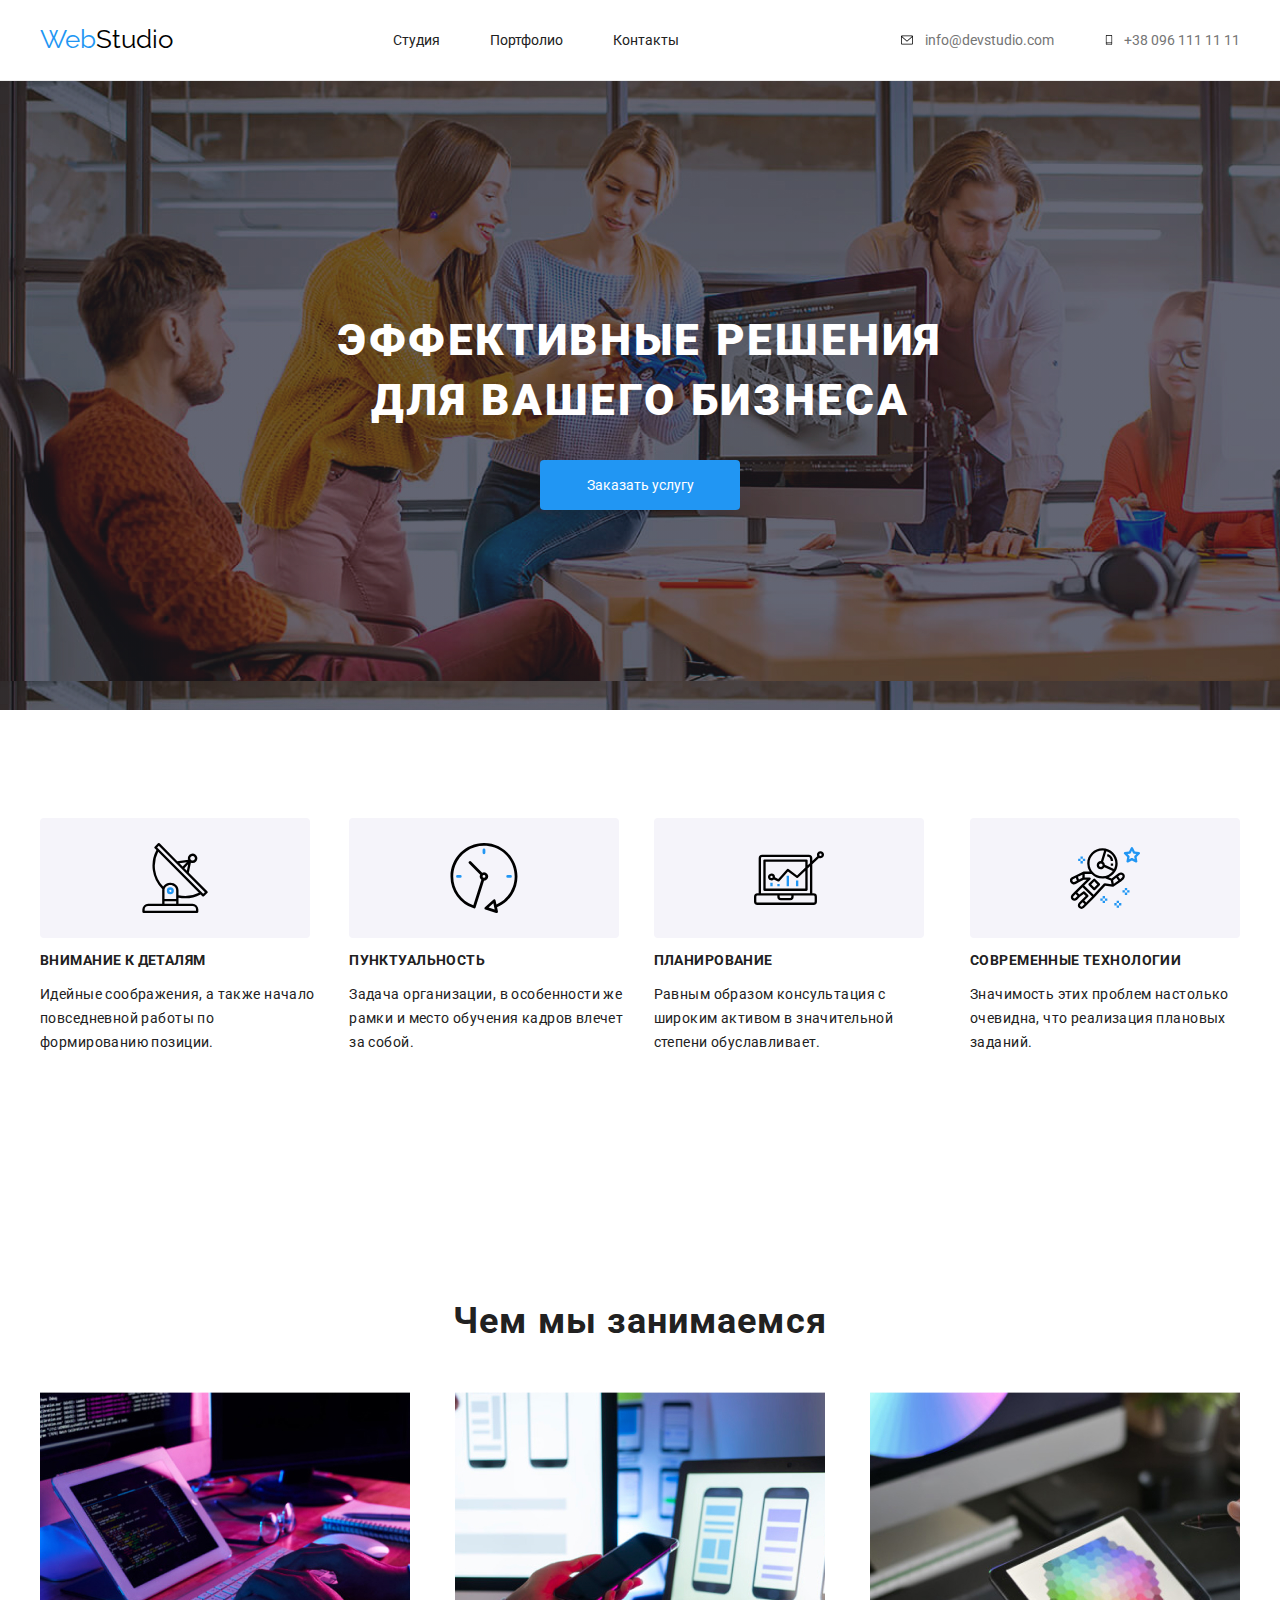
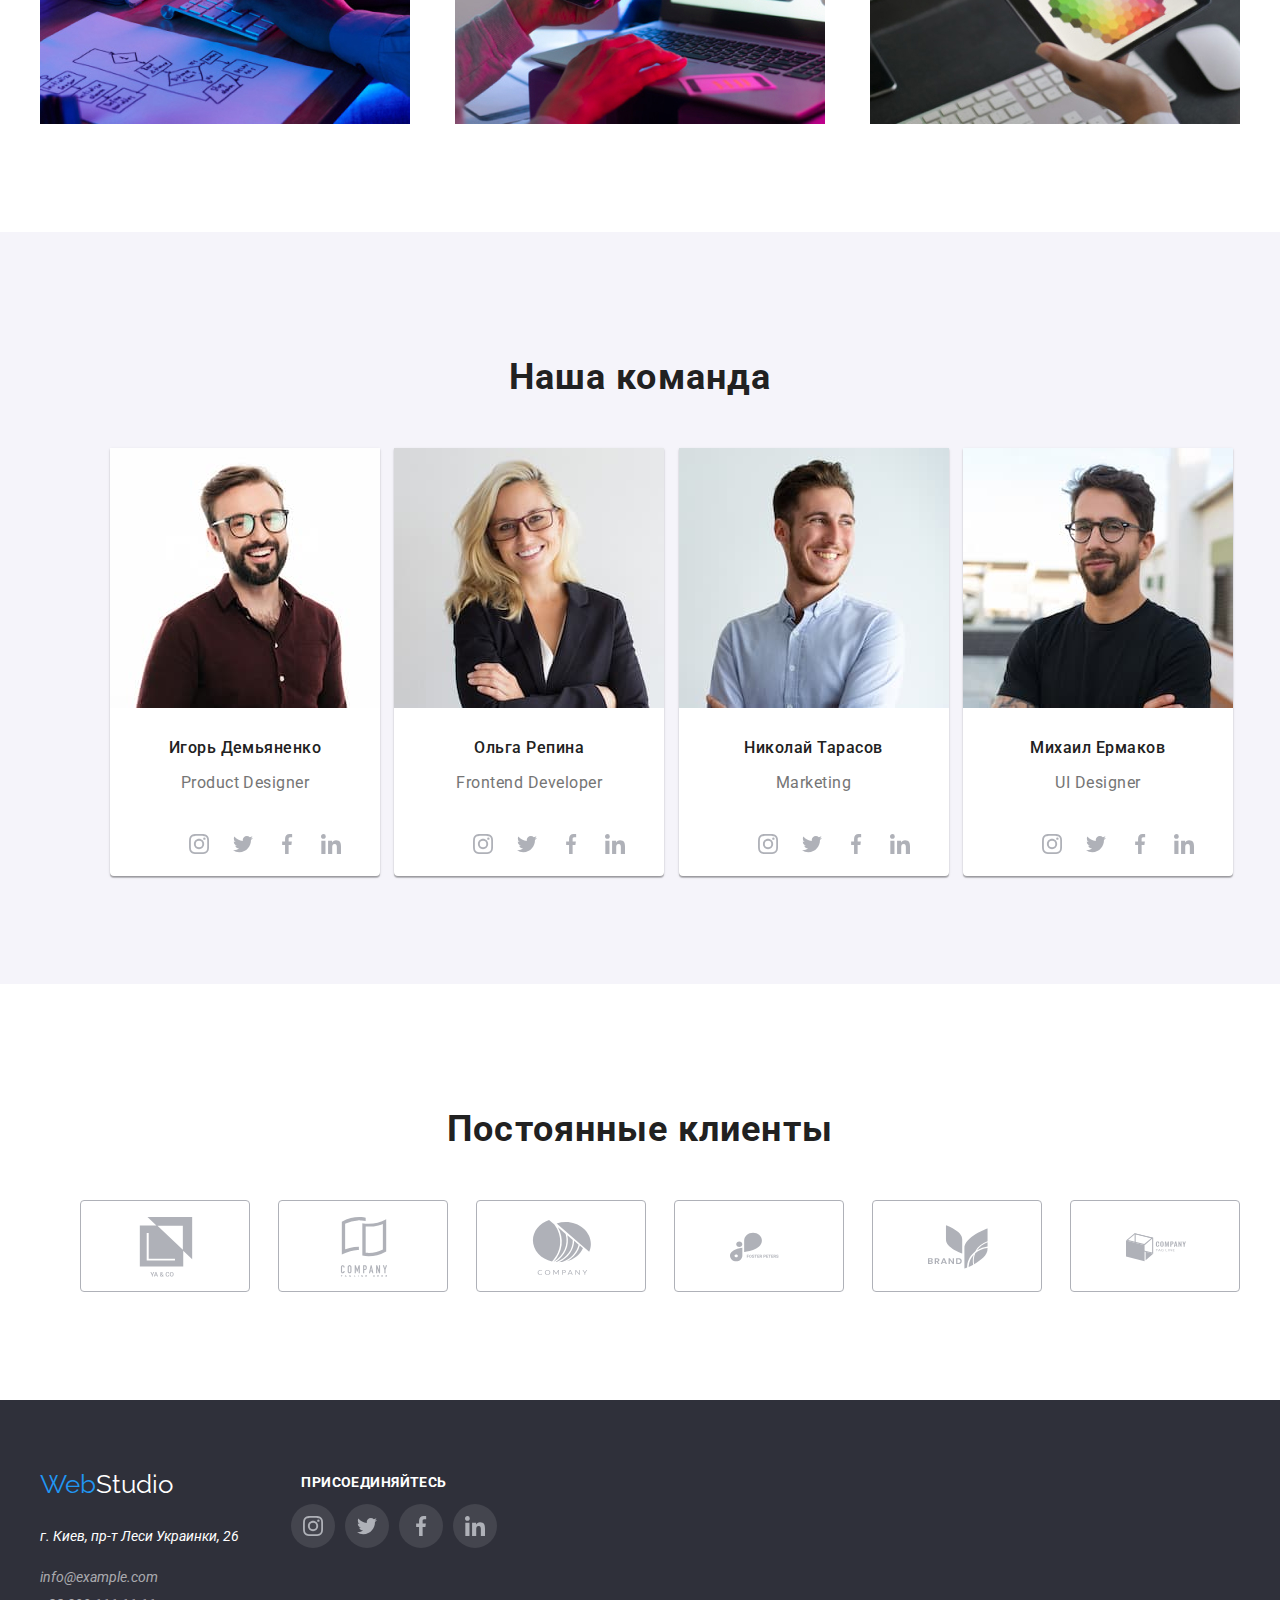
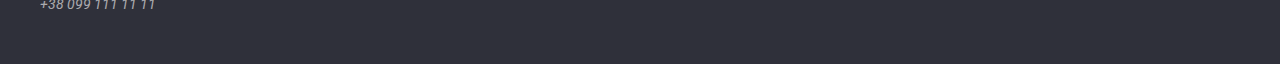
==== index.html @ 05a822bf "new rep" ====
<!DOCTYPE html>
<html lang="ru">
    <head>
        <meta charset="UTF-8">
        <meta http-equiv="X-UA-Compatible" content="IE=edge">
        <meta name="viewport" content="width=device-width, initial-scale=1.0">
        <title>Web Studio</title>
        <link rel="stylesheet" href="https://cdnjs.cloudflare.com/ajax/libs/modern-normalize/1.0.0/modern-normalize.min.css"/>
        <link rel="preconnect" href="https://fonts.gstatic.com">
        <link href="https://fonts.googleapis.com/css2?family=Raleway:wght@700&family=Roboto:wght@400;500;700;900&display=swap" rel="stylesheet">
        <link rel="stylesheet" href="./css/style.css"/>
    </head>
    <template class="my-icons">
        <svg class="icon">
            <use href="./images/icons/sprite.svg#icon-smartphone"></use>
        </svg>
        <svg class="icon">
            <use href="./images/icons/sprite.svg#icon-envelope"></use>
        </svg>
        <svg class="icon">
            <use href="./images/icons/sprite.svg#icon-instagram"></use>
        </svg>
        <svg class="icon">
            <use href="./images/icons/sprite.svg#icon-twitter"></use>
        </svg>
        <svg class="icon">
            <use href="./images/icons/sprite.svg#icon-facebook"></use>
        </svg>
        <svg class="icon">
            <use href="./images/icons/sprite.svg#icon-linkedin"></use>
        </svg>
        <svg class="icon">
            <use href="./images/icons/sprite.svg#icon-antenna"></use>
        </svg>
        <svg class="icon">
            <use href="./images/icons/sprite.svg#icon-clock"></use>
        </svg>
        <svg class="icon">
            <use href="./images/icons/sprite.svg#icon-diagram"></use>
        </svg>
        <svg class="icon">
            <use href="./images/icons/sprite.svg#icon-astronaut"></use>
        </svg>
        <svg class="icon">
            <use href="./images/icons/sprite.svg#icon-client1"></use>
        </svg>
        <svg class="icon">
            <use href="./images/icons/sprite.svg#icon-client2"></use>
        </svg>
        <svg class="icon">
            <use href="./images/icons/sprite.svg#icon-client3"></use>
        </svg>
        <svg class="icon">
            <use href="./images/icons/sprite.svg#icon-client4"></use>
        </svg>
        <svg class="icon">
            <use href="./images/icons/sprite.svg#icon-client5"></use>
        </svg>
        <svg class="icon">
            <use href="./images/icons/sprite.svg#icon-client6"></use>
        </svg>
    </template>
    <body>
        <header class="header">
            <div class="container">
                <nav class="menu">
                    <a href="index.html" class="logo" lang="en"> <span>Web</span>Studio</a>
                    <ul class="nav-list">
                        <li class="nav-list-item"><a href="index.html">Студия</a></li>
                        <li class="nav-list-item"><a href="portfolio.html">Портфолио</a></li>
                        <li class="nav-list-item"><a href="">Контакты</a></li>
                    </ul>
                    <ul class="link">
                        <li class="nav-link-item"><a href="mailto:info@devstudio.com"><svg class="mail-icon">
                            <use href="./images/icons/sprite.svg#icon-envelope"></use>
                            </svg>info@devstudio.com</a>
                        </li>
                        <li class="nav-link-item"><a href="tel:+380961111111"><svg class="phone-icon">
                            <use href="./images/icons/sprite.svg#icon-smartphone"></use>
                            </svg>+38 096 111 11 11</a>
                        </li>  
                    </ul>
                </nav>
            </div>     
        </header> 
        <main>
            <section class="section-hero">
                <div class="container-hero">
                    <h1 class="title-hero">Эффективные решения для вашего бизнеса</h1>
                    <button class="hero-button" type="button">Заказать услугу</button>       
                </div>
            </section>
            <section class="section">
                <div class="container">
                    <h2 hidden>Особенности</h2>
                    <ul class="specifics-list">
                        <li class="specifics-list-item">
                            <div class="specifics-icon-box">
                                <svg class="specifics-icon">
                                    <use href="./images/icons/sprite.svg#icon-antenna"></use>
                                </svg>
                            </div>
                            <h3 class="specifics-title">Внимание к деталям</h3>
                            <p class="specifics-text">Идейные соображения, а также начало повседневной работы по формированию позиции.</p>
                        </li>
                        <li class="specifics-list-item">
                            <div class="specifics-icon-box">
                                <svg class="specifics-icon">
                                    <use href="./images/icons/sprite.svg#icon-clock"></use>
                                </svg>
                            </div>
                            <h3 class="specifics-title">Пунктуальность</h3>
                            <p class="specifics-text">Задача организации, в особенности же рамки и место обучения кадров влечет за собой.</p>
                        </li>
                        <li class="specifics-list-item">
                            <div class="specifics-icon-box">
                                <svg class="specifics-icon">
                                    <use href="./images/icons/sprite.svg#icon-diagram"></use>
                                </svg>
                            </div>
                            <h3 class="specifics-title">Планирование</h3>
                            <p class="specifics-text">Равным образом консультация с широким активом в значительной степени обуславливает.</p>
                        </li>
                        <li class="specifics-list-item">
                            <div class="specifics-icon-box">
                                <svg class="specifics-icon">
                                    <use href="./images/icons/sprite.svg#icon-astronaut"></use>
                                </svg>
                            </div>
                            <h3 class="specifics-title">Современные технологии</h3>
                            <p class="specifics-text">Значимость этих проблем настолько очевидна, что реализация плановых заданий.</p>
                        </li>           
                    </ul>
                 </div>   
            </section>
            <section class="section"> 
                <div class="container">
                    <h2 class="business-title">Чем мы занимаемся</h2>
                    <ul class="business">
                        <li><img src="./images/img.jpg" alt="розработка сайта"></li>
                        <li><img src="./images/img(1).jpg" alt="мобильные приложения"></li>
                        <li><img src="./images/img(2).jpg" alt="дизай"></li>
                    </ul>
                </div>    
            </section>    
            <section class="team-section">
                <div class="container">
                    <h2 class="team-title">Наша команда</h2>
                    <ul class="team-list">
                        <li class="team-cards">
                            <img src="./images/img(3).jpg" alt="Игорь Демьяненко" width="270">
                            <h3 class="team-name">Игорь Демьяненко</h3>
                            <p class="profession" lang="en">Product Designer</p>
                            <ul class="icon-list">
                                <li class="icon-list-item"><a href="#"><svg class="icon">
                                    <use href="./images/icons/sprite.svg#icon-instagram"></use>
                                </svg></li>
                                <li class="icon-list-item"><a href="#"><svg class="icon">
                                    <use href="./images/icons/sprite.svg#icon-twitter"></use>
                                </svg></li>
                                <li class="icon-list-item"><a href="#"><svg class="icon">
                                    <use href="./images/icons/sprite.svg#icon-facebook"></use>
                                </svg></li>
                                <li class="icon-list-item"><a href="#"><svg class="icon">
                                    <use href="./images/icons/sprite.svg#icon-linkedin"></use>
                                </svg></li>
                            </ul>
                        </li>
                        <li class="team-cards">
                            <img src="./images/img(4).jpg" alt="Ольга Репина" width="270">
                            <h3 class="team-name">Ольга Репина</h3>
                            <p class="profession" lang="en">Frontend Developer</p>
                            <ul class="icon-list">
                                <li class="icon-list-item"><a href="#"><svg class="icon">
                                    <use href="./images/icons/sprite.svg#icon-instagram"></use>
                                </svg></li>
                                <li class="icon-list-item"><a href="#"><svg class="icon">
                                    <use href="./images/icons/sprite.svg#icon-twitter"></use>
                                </svg></li>
                                <li class="icon-list-item"><a href="#"><svg class="icon">
                                    <use href="./images/icons/sprite.svg#icon-facebook"></use>
                                </svg></li>
                                <li class="icon-list-item"><a href="#"><svg class="icon">
                                    <use href="./images/icons/sprite.svg#icon-linkedin"></use>
                                </svg></li>
                            </ul>
                        </li>
                        <li class="team-cards">
                            <img src="./images/img(5).jpg" alt="Николай Тарасов" width="270">
                            <h3 class="team-name">Николай Тарасов</h3>
                            <p class="profession" lang="en">Marketing</p>
                            <ul class="icon-list">
                                <li class="icon-list-item"><a href="#"><svg class="icon">
                                    <use href="./images/icons/sprite.svg#icon-instagram"></use>
                                </svg></li>
                                <li class="icon-list-item"><a href="#"><svg class="icon">
                                    <use href="./images/icons/sprite.svg#icon-twitter"></use>
                                </svg></li>
                                <li class="icon-list-item"><a href="#"><svg class="icon">
                                    <use href="./images/icons/sprite.svg#icon-facebook"></use>
                                </svg></li>
                                <li class="icon-list-item"><a href="#"><svg class="icon">
                                    <use href="./images/icons/sprite.svg#icon-linkedin"></use>
                                </svg></li>
                            </ul>
                        </li>
                        <li class="team-cards">
                            <img src="./images/img(6).jpg" alt="Михаил Ермаков" width="270">
                            <h3 class="team-name">Михаил Ермаков</h3>
                            <p class="profession" lang="en">UI Designer</p>
                            <ul class="icon-list">
                                <li class="icon-list-item"><a href="#"><svg class="icon">
                                    <use href="./images/icons/sprite.svg#icon-instagram"></use>
                                </svg></li>
                                <li class="icon-list-item"><a href="#"><svg class="icon">
                                    <use href="./images/icons/sprite.svg#icon-twitter"></use>
                                </svg></li>
                                <li class="icon-list-item"><a href="#"><svg class="icon">
                                    <use href="./images/icons/sprite.svg#icon-facebook"></use>
                                </svg></li>
                                <li class="icon-list-item"><a href="#"><svg class="icon">
                                    <use href="./images/icons/sprite.svg#icon-linkedin"></use>
                                </svg></li>
                            </ul>
                        </li>
                    </ul>
                </div>    
            </section>
            <section class="client-section">
                <div class="container">
                    <h2 class="client-title">Постоянные клиенты</h2>
                    <ul class="client-list">
                        <li class="client-list-item">
                            <svg class="client-icon">
                                <use href="./images/icons/sprite.svg#icon-client1"></use>
                            </svg>
                        </li>
                        <li class="client-list-item">
                            <svg class="client-icon">
                                <use href="./images/icons/sprite.svg#icon-client2"></use>
                            </svg>
                        </li>   
                        <li class="client-list-item">
                            <svg class="client-icon">
                                <use href="./images/icons/sprite.svg#icon-client3"></use>
                            </svg>
                        </li>
                        <li class="client-list-item">
                            <svg class="client-icon">
                                <use href="./images/icons/sprite.svg#icon-client4"></use>
                            </svg>
                        </li>
                        <li class="client-list-item">
                            <svg class="client-icon">
                                <use href="./images/icons/sprite.svg#icon-client5"></use>
                            </svg>                           
                        </li>
                        <li class="client-list-item">
                            <svg class="client-icon">
                                <use href="./images/icons/sprite.svg#icon-client6"></use>
                            </svg>
                        </li>
                    </ul>
                </div>
            </section>     
        </main> 
        <footer class="footer">
            <div class="footer-container">
                <div class="address-container">
                    <a href="index.html" class="logo" lang="en"><span>Web</span><span class="logo-white">Studio</span></a>
                    <address class="address">
                        <p class="text-address">г. Киев, пр-т Леси Украинки, 26</p>
                        <ul class="link-address">
                            <li class="address-link-item">
                                <a href="mailto:info@example.com">info@example.com</a>
                            </li>
                            <li class="address-link-item">
                                <a href="tel:+380991111111">+38 099 111 11 11</a>
                            </li>
                        </ul>
                    </address>
                </div>    
                <div class="social-container">
                    <h3 class="footer-title">присоединяйтесь</h3>
                    <ul class="footer-icon-list">
                        <li class="footer-icon-list-item"><a href="#"></a><svg class="icon">
                            <use href="./images/icons/sprite.svg#icon-instagram"></use>
                        </svg></li>
                        <li class="footer-icon-list-item"><a href="#"></a><svg class="icon">
                            <use href="./images/icons/sprite.svg#icon-twitter"></use>
                        </svg></li>
                        <li class="footer-icon-list-item"><a href="#"></a><svg class="icon">
                            <use href="./images/icons/sprite.svg#icon-facebook"></use>
                        </svg></li>
                        <li class="footer-icon-list-item"><a href="#"></a><svg class="icon">
                            <use href="./images/icons/sprite.svg#icon-linkedin"></use>
                        </svg></li>
                    </ul>
                </div>
            </div>
        </footer>   
    </body>
</html>
---- css/style.css ----
:root {
  --main-font: "Roboto";
  --accent-font: "Raleway";
  --main-text-color: #212121;
  --text-color: #757575;
  --color-blue: #2196f3;
  --color-white: #ffffff;
  --gray-color: #2f303a;
  --light-gray: #F5F4FA;
  --black: #000;
  --border-color: #EEE;
  --icon-color: #AFB1B8;
}
*::before,
*::after {
  box-sizing: border-box;
  margin: 0;
  padding: 0;
}
body {
  font-family: var(--main-font);
  color: var(--main-text-color);
  font-size: 14px;
  line-height: 1.9;
  font-style: normal;
}
ul {
  list-style: none;
}
a {
  color: inherit;
  text-decoration: none;
}
img {
  display: block;
  max-width: 100%;
  height: auto;
}
.container,
.container-hero,
.footer-container {
  width: 1200px;
  margin: 0 auto;
}
.section,
.section-hero,
.team-section,
.client-section {
  padding: 94px 0;
}
button {
  border: none;

}
/* HEADER STYLES */
.header {
  border-bottom: rgba(236, 236, 236, 1) solid 1px;
}
.menu {
  display: flex;
  flex-direction: row;
  justify-content: space-between;
  align-items: center;
}
.link {
  color: var(--text-color);
}
.nav-list,
.link {
  display: flex;
  flex-direction: row;
  justify-content: space-between;
  align-items: center;
  height: 16px;
  margin: 32px 0px;
  padding: 0px;
}
.nav-list a:hover,
.nav-list a:focus,
.nav-list a:active,
.link a:hover,
.link a:focus,
.link a:active {
  color: var(--color-blue);
}
.nav-link-item:not(:last-child),
.nav-list-item:not(:last-child) {
  margin-right: 50px;
}
.nav-link-item a {
  display: flex;
  align-items: center;
}
.mail-icon {
  display: inline-block;
  width: 16px;
  height: 12px;
  margin-right: 10px;
}
.mail-icon:hover,
.phone-icon:hover {
  fill: var(--color-blue);
}
.phone-icon {
  width: 10px;
  height: 16px;
  margin-right: 10px;
}
.logo {
  font-family: var(--accent-font);
  font-weight: 700px;
  font-size: 26px;
  line-height: 1,383;
  letter-spacing: 3%;
  color: var(--black);
}  
.logo span {
  color: var(--color-blue);
}
/* HEADER STYLES */
/* MAIN STYLE*/
/* HERO*/
.section-hero {
  background-image: linear-gradient( to right, rgba(47, 48, 58, 0.4), rgba(47, 48, 58, 0.4) ), url(../images/bgheroimg.jpg);
  max-width: 1600px;
}
.container-hero {
  display: flex;
  flex-direction: column;
  justify-content: center;
  align-items: center;
  padding: 106px 0px;
}
.title-hero {
  font-family: var(--main-font);
  font-weight: 900;
  font-size: 44px;
  line-height: 60px;
  text-align: center;
  letter-spacing: 0.06em;
  text-transform: uppercase;
  color: var(--color-white);
  max-width: 700px;
  margin-bottom: 30px;
}
.hero-button {
  border-radius: 4px;
  cursor: pointer;
  background-color: var(--color-blue);
  color: var(--color-white);
  width: 200px;
  height: 50px;
}
.hero-button:hover,
.hero-button:focus,
.hero-button:active {
  background-color: var(--color-blue);
  color: var(--color-white);
}
/* HERO*/
/*FILTERS-BUTTON*/
.filters {
  display: flex;
  justify-content: center;
  margin-bottom: 50px;
}
.filter-button {
  padding: 6px 22px;
  background-color: var(--light-gray);
  border-radius: 4px;
  font-family: Roboto;
  font-style: normal;
  font-weight: 500;
  font-size: 16px;
  line-height: 26px;
  text-align: center;
  letter-spacing: 0.03em;
  color: var(--main-text-color);
  margin-right: 8px;
  cursor: pointer;
}
.filter-button:hover,
.filter-button:focus,
.filter-button:active {
  background-color: var(--color-blue);
  color: var(--color-white);
  box-shadow: 0px 3px 1px rgba(0, 0, 0, 0.1), 0px 1px 2px rgba(0, 0, 0, 0.08), 0px 2px 2px rgba(0, 0, 0, 0.12);
  border-radius: 4px;
}
/*FILTERS-BUTTON*/
.specifics-list,
.business {
  display: flex;
  justify-content: space-between;
  padding-left: 0px;
}
.specifics-list-item:not(:last-child),
.business:not(:last-child) {
  margin-right: 30px;
}
.specifics-icon-box {
  width: 270px;
  height: 120px;
  background: var(--light-gray);
  border-radius: 4px;
}
.specifics-icon {
  width: 70px;
  height: 70px;
  margin: 25px 100px;
}
.specifics-list {
  border-radius: 4px;
}
.specifics-title {
  display: flex;
  justify-content: flex-start;
  font-weight: bold;
  font-size: 14px;
  line-height: 16px;
  letter-spacing: 0.03em;
  text-transform: uppercase;
  margin-bottom: 10px;
}
.specifics-text {
  font-family: var(--main-font);
  line-height: 24px;
  letter-spacing: 0.03em;
}
.business-title,
.team-title,
.client-title {
  font-weight: bold;
  font-size: 36px;
  line-height: 42px;
  text-align: center;
  letter-spacing: 0.03em;
  margin-bottom: 50px;
}
/*TEAM*/
.team-cards {
  background: var(--color-white);
  box-shadow: 0px 1px 3px rgba(0, 0, 0, 0.12), 0px 1px 1px rgba(0, 0, 0, 0.14), 0px 2px 1px rgba(0, 0, 0, 0.2);
  border-radius: 0px 0px 4px 4px;
  width: 270px;
  height: 428px;
}
.team-list {
  display: flex;
  justify-content: space-between;
  margin-left: 30px;
}
.team-name {
  font-weight: 500;
  font-size: 16px;
  line-height: 19px;
  text-align: center;
  letter-spacing: 0.03em;
  margin: 30px 0px 10px 0px;
}
.profession {
  font-weight: normal;
  font-size: 16px;
  line-height: 19px;
  text-align: center;
  letter-spacing: 0.03em;
  color: var(--text-color);
  margin-bottom: 30px;
}
.team-section {
  background-color: var(--light-gray);
}
.card-portfolio-list {
  display: flex;
  justify-content: space-between;
  flex-wrap: wrap;
} 
.card-info {
  margin: 20px 24px;
} 
.card-portfolio {
  border: 1px var(--border-color) solid;
  margin-bottom: 30px;
}
.card-portfolio:hover,
.card-portfolio:focus {
  background: #FFFFFF;
  border: 1px solid #EEEEEE;
  box-sizing: border-box;
  box-shadow: 0px 1px 1px rgba(0, 0, 0, 0.12), 0px 4px 4px rgba(0, 0, 0, 0.06), 1px 4px 6px rgba(0, 0, 0, 0.16);
}
.card-portfolio-title {
  font-family: Roboto;
  font-size: 18px;
  line-height: 36px;
  letter-spacing: 0.06em;
  color: var(--main-text-color);
  margin-bottom: 4px;
}
.card-portfolio-text{
  font-size: 16px;
  line-height: 30px;
  letter-spacing: 0.03em;
  color: var(--text-color);
}
.icon {
  fill: var(--icon-color);
  width: 20px;
  height: 20px;
  margin: 12px 12px;
}
.icon:hover,
.icon:focus {
  fill: var(--color-white);
  cursor: pointer;
}
.icon-list,
.footer-icon-list {
  display: flex;
  justify-content: center;
}
.icon-list-item {
  display: flex;
  justify-content: center;
  width: 44px;
  height: 44px;
  border-radius: 50px;
  background-color: var(--color-white);
}
.icon-list-item:hover,
.icon-list-item:focus {
  background-color: var(--color-blue);
  cursor: pointer;
}
.icon-list-item:not,
.footer-icon-list-item:not(:last-child) {
  margin-right: 10px;
}
.client-section {
  background-color: var(--color-white);
}
.client-list {
  display: flex;
  justify-content: space-between;
}
.client-icon {
  fill: var(--icon-color);
  width: 106px;
  height: 60px;
  margin: 16px 32px;
}
.client-icon:hover,
.client-icon:focus {
  fill: var(--color-blue);
}
.client-list-item {
  width: 170px;
  height: 92px;
  border: 1px solid #AFB1B8;
  box-sizing: border-box;
  border-radius: 4px;
}
.client-list-item:hover,
.client-list-item:focus{
  border: 1px solid var(--color-blue);
}
/* MAIN STYLE*/
/* FOOTER*/
.footer {
  background-color: var(--gray-color);
  padding: 60px 0px 60px 0px;
}
.footer-container {
  display: flex;
}
span.logo-white {
  color: var(--color-white);
}
.address {
  justify-content: flex-start;
  width: 231px;
  height: 81px;
}
.social-container {
  width: 206px;
  height: 80px;
}
.text-address {
  color: var(--color-white);
}
.link-address {
  color: rgba(255, 255, 255, 0.6);
  padding-left: 0px;
}
.footer-title {
  display: flex;
  justify-content: center;
  font-family: var(--main-font);
  font-weight: bold;
  font-size: 14px;
  line-height: 16px;
  letter-spacing: 0.03em;
  text-transform: uppercase;
  color: var(--color-white);
}
.footer-icon-list-item {
  display: flex;
  justify-content: center;
  width: 44px;
  height: 44px;
  border-radius: 50px;
  background-color: rgba(255, 255, 255, 0.1);
}
.footer-icon-list-item:hover,
.footer-icon-list-item:focus{
  background-color: var(--color-blue);
  cursor: pointer;
}
.footer-icon-list-item:not(:last-child) {
  margin-right: 10px;
}

/* FOOTER* /
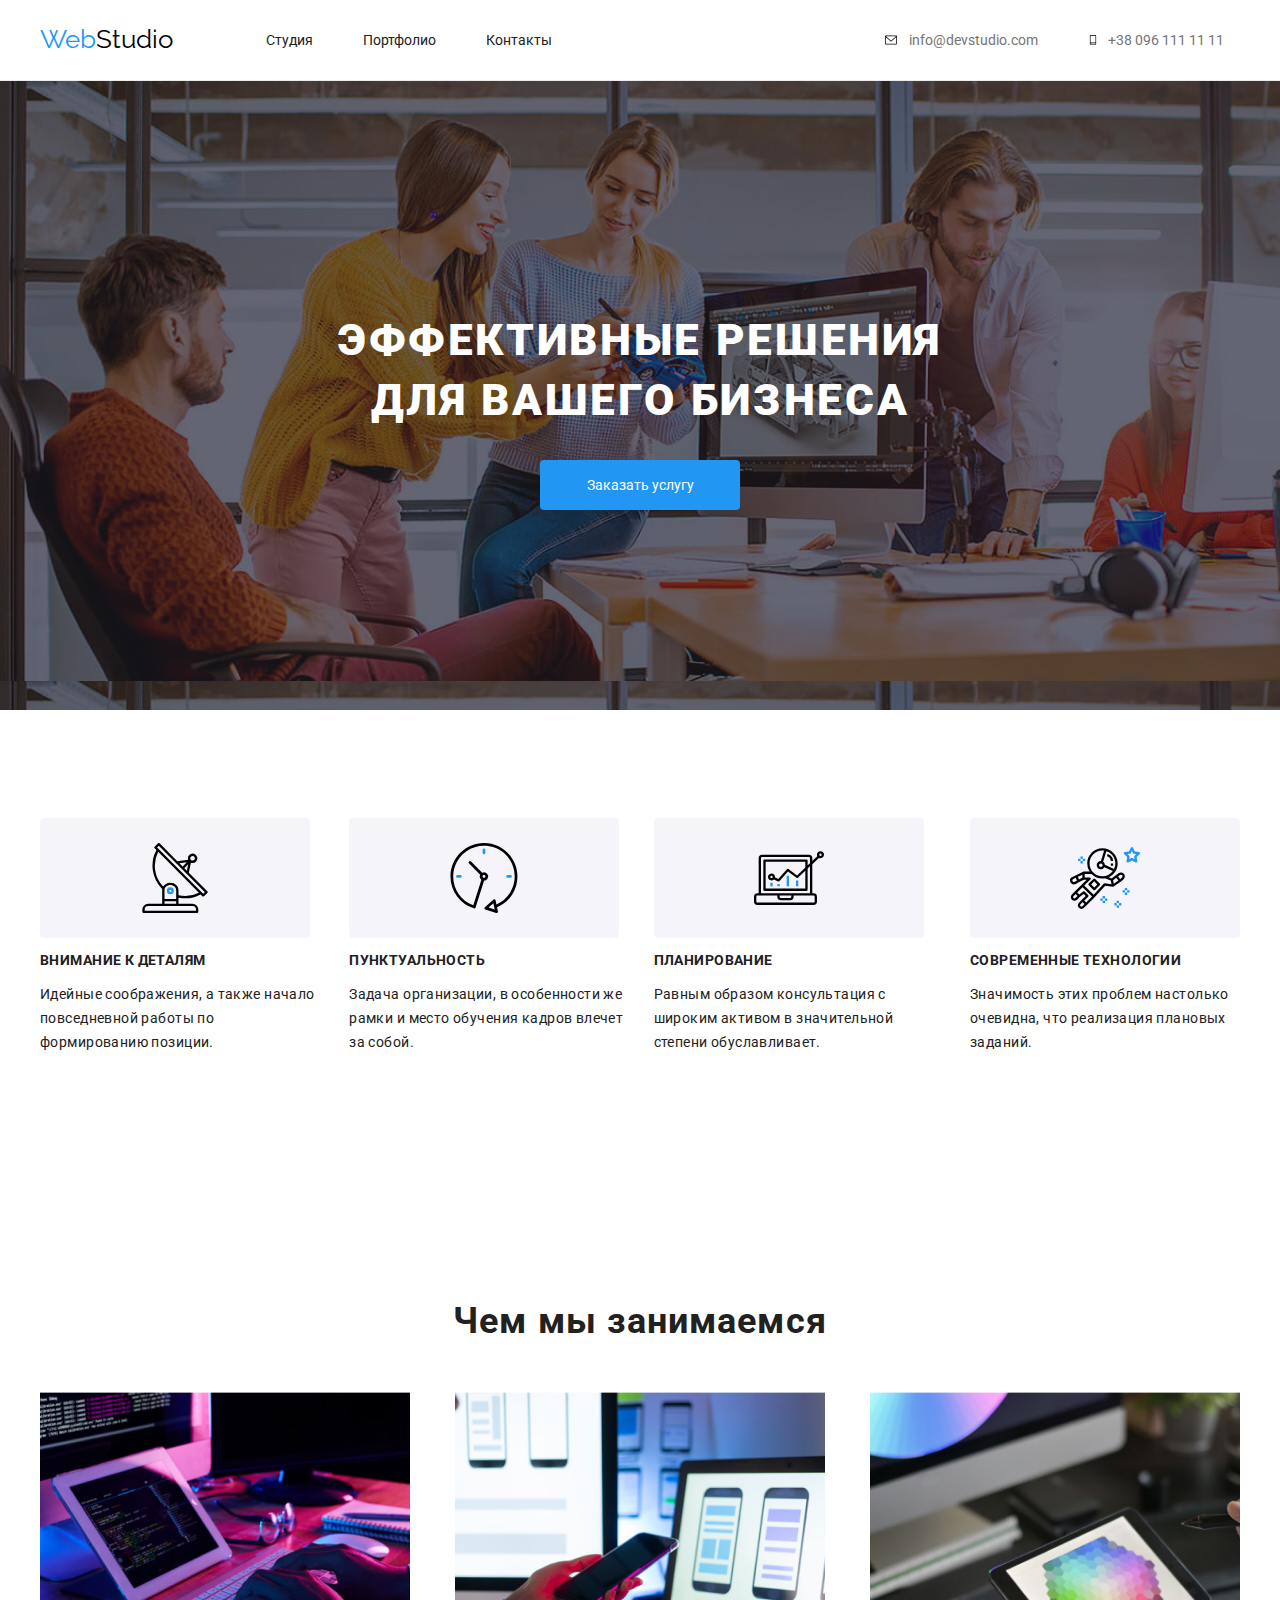
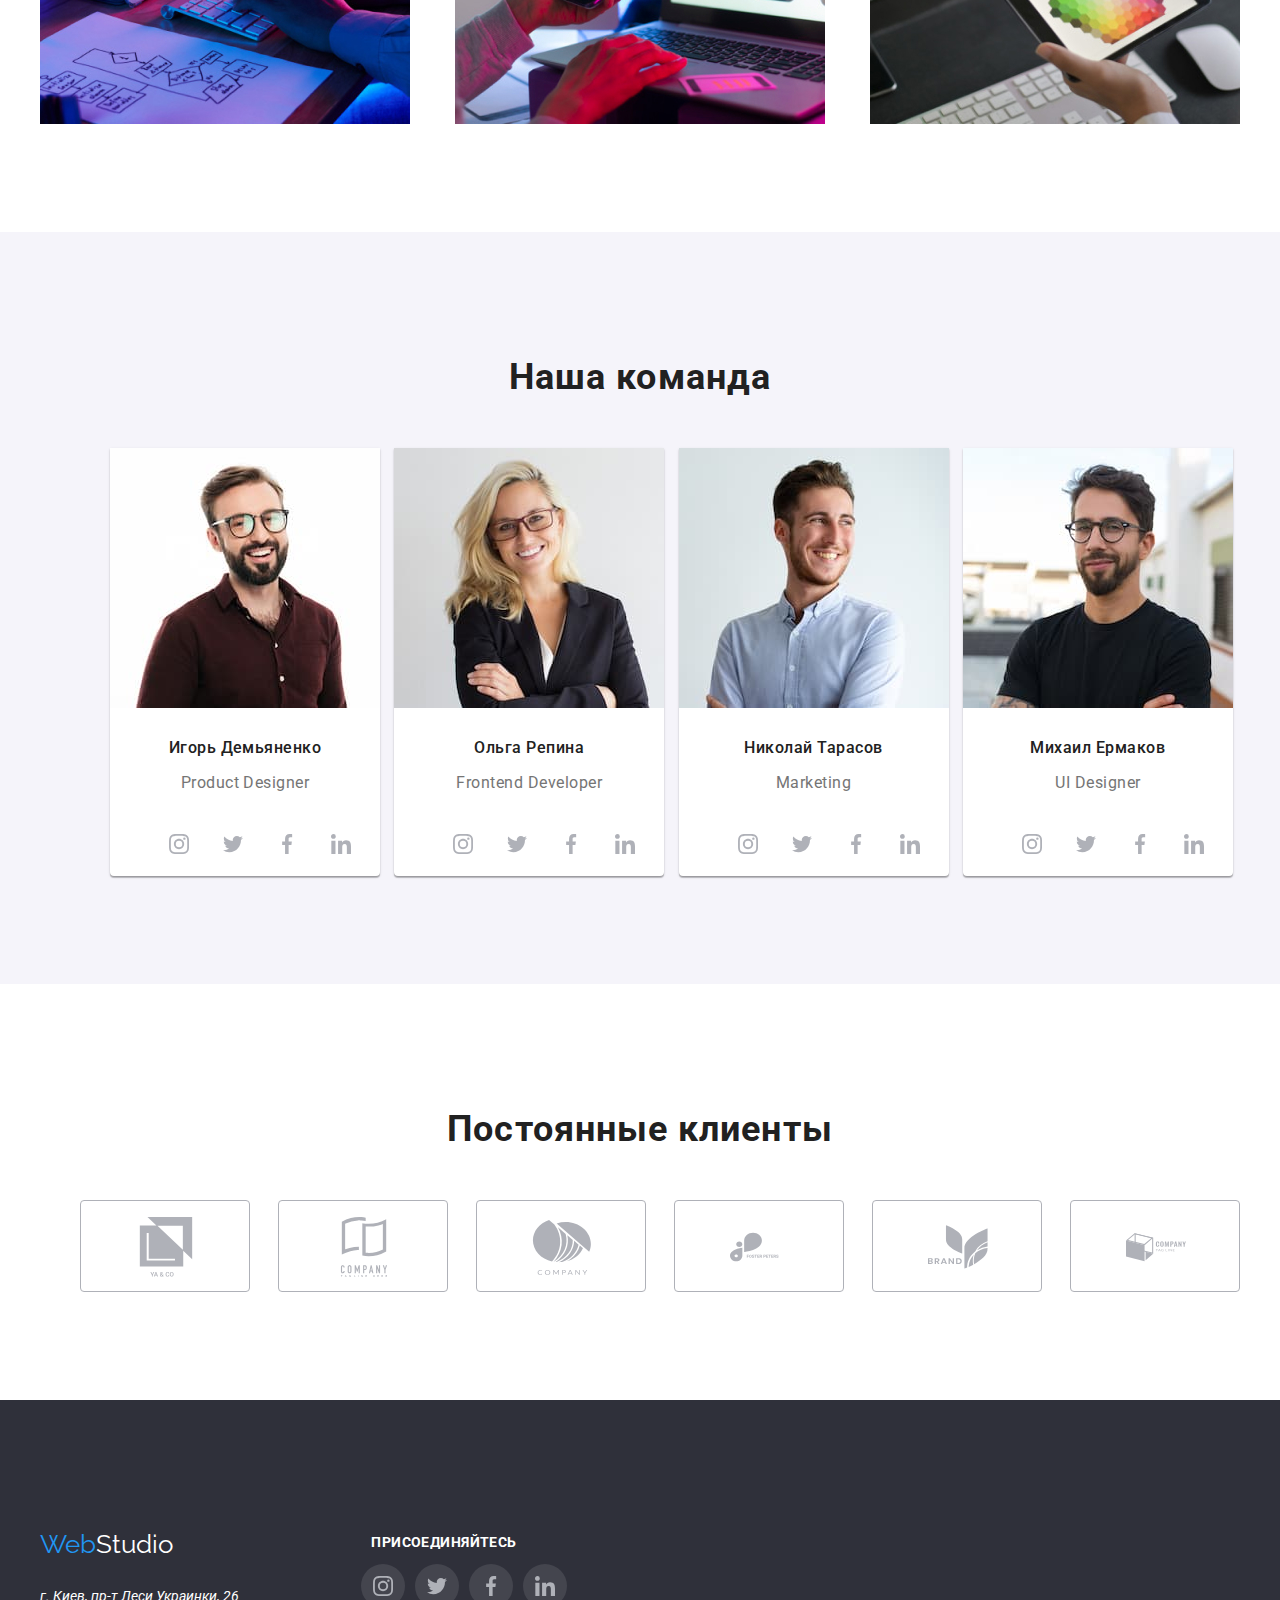
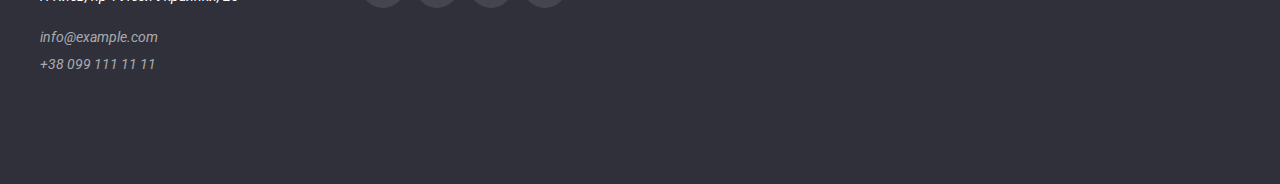
==== commit 7e14d2c9: "fixed hw4" ====
--- a/index.html
+++ b/index.html
@@ -84,15 +84,15 @@
             </div>     
         </header> 
         <main>
-            <section class="section-hero">
-                <div class="container-hero">
+            <section class="section hero">
+                <div class="container hero">
                     <h1 class="title-hero">Эффективные решения для вашего бизнеса</h1>
-                    <button class="hero-button" type="button">Заказать услугу</button>       
+                    <button class="hero-button js-hero-button" type="button">Заказать услугу</button>       
                 </div>
             </section>
             <section class="section">
                 <div class="container">
-                    <h2 hidden>Особенности</h2>
+                    <h2 class="title-specifics" hidden>Особенности</h2>
                     <ul class="specifics-list">
                         <li class="specifics-list-item">
                             <div class="specifics-icon-box">
@@ -143,8 +143,8 @@
                     </ul>
                 </div>    
             </section>    
-            <section class="team-section">
-                <div class="container">
+            <section class="section team">
+                <div class="container team">
                     <h2 class="team-title">Наша команда</h2>
                     <ul class="team-list">
                         <li class="team-cards">
@@ -226,7 +226,7 @@
                     </ul>
                 </div>    
             </section>
-            <section class="client-section">
+            <section class="section">
                 <div class="container">
                     <h2 class="client-title">Постоянные клиенты</h2>
                     <ul class="client-list">
@@ -265,8 +265,8 @@
             </section>     
         </main> 
         <footer class="footer">
-            <div class="footer-container">
-                <div class="address-container">
+            <div class="container footer">
+                <div class="address-box">
                     <a href="index.html" class="logo" lang="en"><span>Web</span><span class="logo-white">Studio</span></a>
                     <address class="address">
                         <p class="text-address">г. Киев, пр-т Леси Украинки, 26</p>
@@ -280,7 +280,7 @@
                         </ul>
                     </address>
                 </div>    
-                <div class="social-container">
+                <div class="social-box">
                     <h3 class="footer-title">присоединяйтесь</h3>
                     <ul class="footer-icon-list">
                         <li class="footer-icon-list-item"><a href="#"></a><svg class="icon">
@@ -298,6 +298,13 @@
                     </ul>
                 </div>
             </div>
-        </footer>   
+        </footer> 
+        <div class="wrapper-popup js-wrapper-popup">
+            <div class="popup">
+                <div class="close-popup js-close-popup">&#10006;</div>
+                <form class="form"></form>  
+            </div> 
+        </div> 
+        <script src="js/script.js"></script>
     </body>
 </html>--- a/css/style.css
+++ b/css/style.css
@@ -1,4 +1,3 @@
-
 :root {
   --main-font: "Roboto";
   --accent-font: "Raleway";
@@ -7,10 +6,10 @@
   --color-blue: #2196f3;
   --color-white: #ffffff;
   --gray-color: #2f303a;
-  --light-gray: #F5F4FA;
+  --light-gray: #f5f4fa;
   --black: #000;
-  --border-color: #EEE;
-  --icon-color: #AFB1B8;
+  --border-color: #eee;
+  --icon-color: #afb1b8;
 }
 *::before,
 *::after {
@@ -37,21 +36,15 @@
   max-width: 100%;
   height: auto;
 }
-.container,
-.container-hero,
-.footer-container {
+.container {
   width: 1200px;
   margin: 0 auto;
 }
-.section,
-.section-hero,
-.team-section,
-.client-section {
+.section {
   padding: 94px 0;
 }
 button {
   border: none;
-
 }
 /* HEADER STYLES */
 .header {
@@ -60,28 +53,37 @@
 .menu {
   display: flex;
   flex-direction: row;
-  justify-content: space-between;
   align-items: center;
+  height: 80px;
+}
+.logo {
+  font-family: var(--accent-font);
+  font-weight: 700px;
+  font-size: 26px;
+  line-height: 1, 383;
+  letter-spacing: 3%;
+  color: var(--black);
+  margin-right: 93px;
+}
+.logo span {
+  color: var(--color-blue);
+}
+.nav-list {
+  display: flex;
+  padding: 0px;
+  margin-right: 331px;
 }
 .link {
+  display: flex;
+  padding: 0px;
   color: var(--text-color);
 }
-.nav-list,
-.link {
-  display: flex;
-  flex-direction: row;
-  justify-content: space-between;
-  align-items: center;
-  height: 16px;
-  margin: 32px 0px;
-  padding: 0px;
-}
-.nav-list a:hover,
-.nav-list a:focus,
-.nav-list a:active,
-.link a:hover,
-.link a:focus,
-.link a:active {
+.nav-list-item:hover,
+.nav-list-item:focus,
+.nav-list-item:active,
+.link :hover,
+.link :focus,
+.link :active {
   color: var(--color-blue);
 }
 .nav-link-item:not(:last-child),
@@ -97,6 +99,7 @@
   width: 16px;
   height: 12px;
   margin-right: 10px;
+  transition-duration: 250ms;
 }
 .mail-icon:hover,
 .phone-icon:hover {
@@ -107,25 +110,19 @@
   height: 16px;
   margin-right: 10px;
 }
-.logo {
-  font-family: var(--accent-font);
-  font-weight: 700px;
-  font-size: 26px;
-  line-height: 1,383;
-  letter-spacing: 3%;
-  color: var(--black);
-}  
-.logo span {
-  color: var(--color-blue);
-}
 /* HEADER STYLES */
 /* MAIN STYLE*/
 /* HERO*/
-.section-hero {
-  background-image: linear-gradient( to right, rgba(47, 48, 58, 0.4), rgba(47, 48, 58, 0.4) ), url(../images/bgheroimg.jpg);
+.section.hero {
+  background-image: linear-gradient(
+      to right,
+      rgba(47, 48, 58, 0.4),
+      rgba(47, 48, 58, 0.4)
+    ),
+    url(../images/bgheroimg.jpg);
   max-width: 1600px;
 }
-.container-hero {
+.container.hero {
   display: flex;
   flex-direction: column;
   justify-content: center;
@@ -151,12 +148,15 @@
   color: var(--color-white);
   width: 200px;
   height: 50px;
+  transition-duration: 250ms;
 }
 .hero-button:hover,
 .hero-button:focus,
 .hero-button:active {
-  background-color: var(--color-blue);
-  color: var(--color-white);
+  color: var(--color-white);
+  background: var(--color-blue);
+  box-shadow: 0px 4px 4px rgba(0, 0, 0, 0.15);
+  border-radius: 4px;
 }
 /* HERO*/
 /*FILTERS-BUTTON*/
@@ -185,10 +185,12 @@
 .filter-button:active {
   background-color: var(--color-blue);
   color: var(--color-white);
-  box-shadow: 0px 3px 1px rgba(0, 0, 0, 0.1), 0px 1px 2px rgba(0, 0, 0, 0.08), 0px 2px 2px rgba(0, 0, 0, 0.12);
+  box-shadow: 0px 3px 1px rgba(0, 0, 0, 0.1), 0px 1px 2px rgba(0, 0, 0, 0.08),
+    0px 2px 2px rgba(0, 0, 0, 0.12);
   border-radius: 4px;
 }
 /*FILTERS-BUTTON*/
+/* SPECIFICS */
 .specifics-list,
 .business {
   display: flex;
@@ -228,6 +230,8 @@
   line-height: 24px;
   letter-spacing: 0.03em;
 }
+/* SPECIFICS */
+/* TITLE */
 .business-title,
 .team-title,
 .client-title {
@@ -238,10 +242,12 @@
   letter-spacing: 0.03em;
   margin-bottom: 50px;
 }
+/* TITLE */
 /*TEAM*/
 .team-cards {
   background: var(--color-white);
-  box-shadow: 0px 1px 3px rgba(0, 0, 0, 0.12), 0px 1px 1px rgba(0, 0, 0, 0.14), 0px 2px 1px rgba(0, 0, 0, 0.2);
+  box-shadow: 0px 1px 3px rgba(0, 0, 0, 0.12), 0px 1px 1px rgba(0, 0, 0, 0.14),
+    0px 2px 1px rgba(0, 0, 0, 0.2);
   border-radius: 0px 0px 4px 4px;
   width: 270px;
   height: 428px;
@@ -268,27 +274,28 @@
   color: var(--text-color);
   margin-bottom: 30px;
 }
-.team-section {
+.section.team {
   background-color: var(--light-gray);
 }
 .card-portfolio-list {
   display: flex;
   justify-content: space-between;
   flex-wrap: wrap;
-} 
+}
 .card-info {
   margin: 20px 24px;
-} 
+}
 .card-portfolio {
   border: 1px var(--border-color) solid;
   margin-bottom: 30px;
 }
 .card-portfolio:hover,
 .card-portfolio:focus {
-  background: #FFFFFF;
-  border: 1px solid #EEEEEE;
+  background: #ffffff;
+  border: 1px solid #eeeeee;
   box-sizing: border-box;
-  box-shadow: 0px 1px 1px rgba(0, 0, 0, 0.12), 0px 4px 4px rgba(0, 0, 0, 0.06), 1px 4px 6px rgba(0, 0, 0, 0.16);
+  box-shadow: 0px 1px 1px rgba(0, 0, 0, 0.12), 0px 4px 4px rgba(0, 0, 0, 0.06),
+    1px 4px 6px rgba(0, 0, 0, 0.16);
 }
 .card-portfolio-title {
   font-family: Roboto;
@@ -298,7 +305,7 @@
   color: var(--main-text-color);
   margin-bottom: 4px;
 }
-.card-portfolio-text{
+.card-portfolio-text {
   font-size: 16px;
   line-height: 30px;
   letter-spacing: 0.03em;
@@ -333,10 +340,11 @@
   background-color: var(--color-blue);
   cursor: pointer;
 }
-.icon-list-item:not,
+.icon-list-item:not(:last-child),
 .footer-icon-list-item:not(:last-child) {
   margin-right: 10px;
 }
+/* TEAM */
 .client-section {
   background-color: var(--color-white);
 }
@@ -357,12 +365,12 @@
 .client-list-item {
   width: 170px;
   height: 92px;
-  border: 1px solid #AFB1B8;
+  border: 1px solid #afb1b8;
   box-sizing: border-box;
   border-radius: 4px;
 }
 .client-list-item:hover,
-.client-list-item:focus{
+.client-list-item:focus {
   border: 1px solid var(--color-blue);
 }
 /* MAIN STYLE*/
@@ -371,7 +379,7 @@
   background-color: var(--gray-color);
   padding: 60px 0px 60px 0px;
 }
-.footer-container {
+.container.footer {
   display: flex;
 }
 span.logo-white {
@@ -382,7 +390,10 @@
   width: 231px;
   height: 81px;
 }
-.social-container {
+.address-box {
+  margin-right: 70px;
+}
+.social-box {
   width: 206px;
   height: 80px;
 }
@@ -413,13 +424,55 @@
   background-color: rgba(255, 255, 255, 0.1);
 }
 .footer-icon-list-item:hover,
-.footer-icon-list-item:focus{
+.footer-icon-list-item:focus {
   background-color: var(--color-blue);
   cursor: pointer;
 }
 .footer-icon-list-item:not(:last-child) {
   margin-right: 10px;
 }
-
 /* FOOTER* /
-
+/* FORM */
+.wrapper-popup {
+  position: fixed;
+  left: 0;
+  top: 0;
+  z-index: 100;
+  background-color: rgba(0, 0, 0, 0.2);
+  width: 100vw;
+  height: 100vh;
+  display: flex;
+  justify-content: center;
+  align-items: center;
+  opacity: 0;
+  pointer-events: none;
+  transition: opacity 250ms cubic-bezier(0.4, 0, 0.2, 1);
+}
+.wrapper-popup-open {
+  opacity: 1;
+  pointer-events: none;
+}
+.popup {
+  width: 90%;
+  height: 90%;
+  max-width: 528px;
+  max-height: 581px;
+  background: #fff;
+  box-shadow: 0px 1px 3px rgba(0, 0, 0, 0.12), 0px 1px 1px rgba(0, 0, 0, 0.14),
+    0px 2px 1px rgba(0, 0, 0, 0.2);
+  border-radius: 4px;
+  position: relative;
+}
+.close-popup {
+  border: 1px solid rgba(0, 0, 0, 0.1);
+  border-radius: 50%;
+  width: 30px;
+  height: 30px;
+  position: absolute;
+  top: 8px;
+  right: 8px;
+  cursor: pointer;
+  text-align: center;
+  line-height: 27px;
+}
+/* FORM */
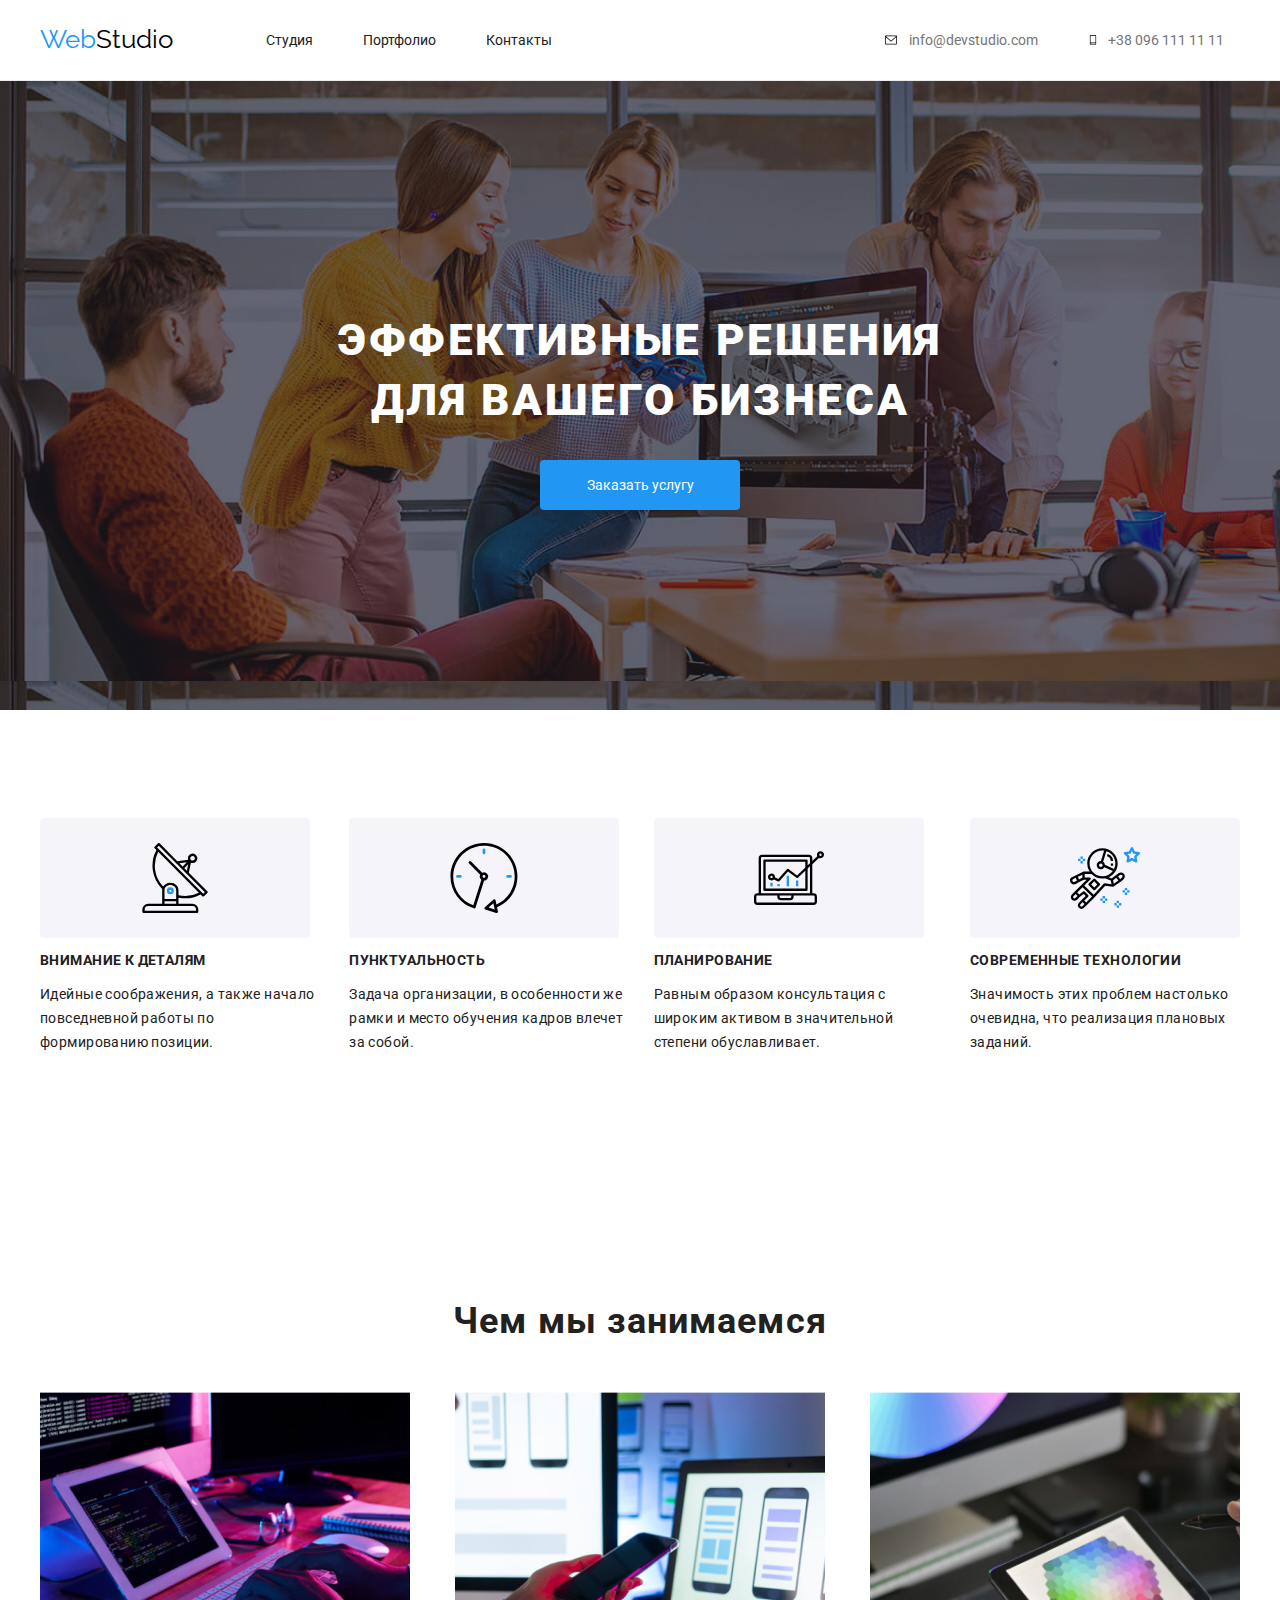
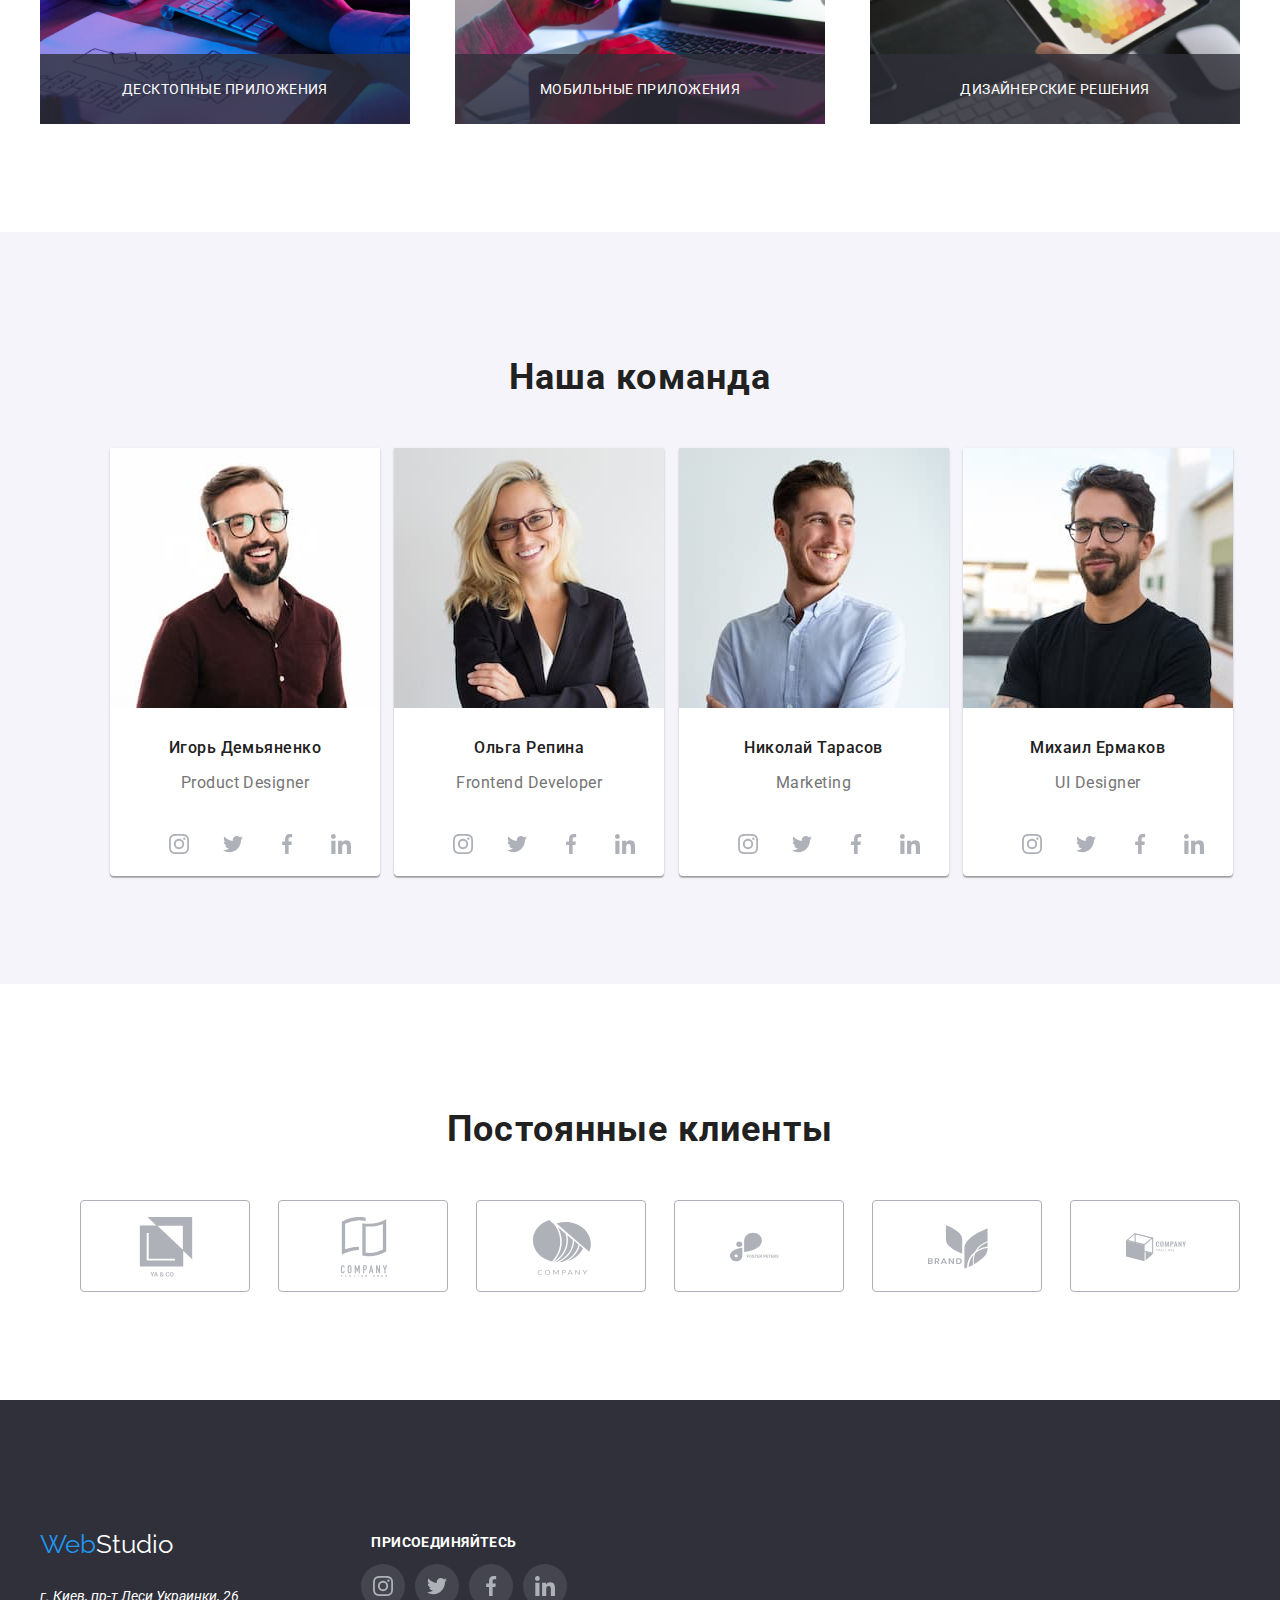
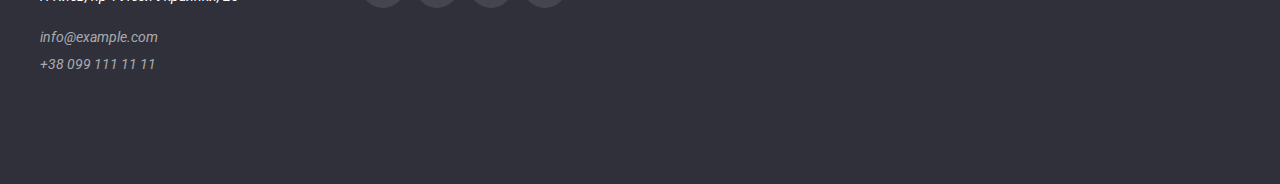
==== commit d1898fc6: "fixed business" ====
--- a/index.html
+++ b/index.html
@@ -87,7 +87,7 @@
             <section class="section hero">
                 <div class="container hero">
                     <h1 class="title-hero">Эффективные решения для вашего бизнеса</h1>
-                    <button class="hero-button js-hero-button" type="button">Заказать услугу</button>       
+                    <button data-modal-open class="hero-button" type="button">Заказать услугу</button>       
                 </div>
             </section>
             <section class="section">
@@ -137,9 +137,24 @@
                 <div class="container">
                     <h2 class="business-title">Чем мы занимаемся</h2>
                     <ul class="business">
-                        <li><img src="./images/img.jpg" alt="розработка сайта"></li>
-                        <li><img src="./images/img(1).jpg" alt="мобильные приложения"></li>
-                        <li><img src="./images/img(2).jpg" alt="дизай"></li>
+                        <li>
+                            <div class="thumb">
+                                <img src="./images/img.jpg" alt="розработка сайта">
+                                <p class="label">Десктопные приложения</p>
+                            </div>
+                        </li>
+                        <li>
+                            <div class="thumb">
+                                <img src="./images/img(1).jpg" alt="мобильные приложения">
+                                <p class="label">Мобильные приложения</p>
+                            </div>
+                        </li>
+                        <li>
+                            <div class="thumb">
+                                <img src="./images/img(2).jpg" alt="дизай">
+                                <p class="label">Дизайнерские решения</p>
+                            </div>
+                        </li>
                     </ul>
                 </div>    
             </section>    
@@ -299,12 +314,5 @@
                 </div>
             </div>
         </footer> 
-        <div class="wrapper-popup js-wrapper-popup">
-            <div class="popup">
-                <div class="close-popup js-close-popup">&#10006;</div>
-                <form class="form"></form>  
-            </div> 
-        </div> 
-        <script src="js/script.js"></script>
     </body>
 </html>--- a/css/style.css
+++ b/css/style.css
@@ -65,9 +65,11 @@
   color: var(--black);
   margin-right: 93px;
 }
+
 .logo span {
   color: var(--color-blue);
 }
+
 .nav-list {
   display: flex;
   padding: 0px;
@@ -85,7 +87,9 @@
 .link :focus,
 .link :active {
   color: var(--color-blue);
-}
+  transition-duration: var(--color-blue), cubic-bezier(0.4, 0, 0.2, 1), 250ms;
+}
+
 .nav-link-item:not(:last-child),
 .nav-list-item:not(:last-child) {
   margin-right: 50px;
@@ -99,27 +103,23 @@
   width: 16px;
   height: 12px;
   margin-right: 10px;
-  transition-duration: 250ms;
-}
-.mail-icon:hover,
-.phone-icon:hover {
-  fill: var(--color-blue);
+  transition-duration: var(--color-blue) 250ms;
 }
 .phone-icon {
   width: 10px;
   height: 16px;
   margin-right: 10px;
 }
+.mail-icon:hover,
+.phone-icon:hover {
+  fill: var(--color-blue);
+  transition-duration: var(--color-blue), cubic-bezier(0.4, 0, 0.2, 1), 250ms;
+}
 /* HEADER STYLES */
 /* MAIN STYLE*/
 /* HERO*/
 .section.hero {
-  background-image: linear-gradient(
-      to right,
-      rgba(47, 48, 58, 0.4),
-      rgba(47, 48, 58, 0.4)
-    ),
-    url(../images/bgheroimg.jpg);
+  background-image: linear-gradient(to right, rgba(47, 48, 58, 0.4), rgba(47, 48, 58, 0.4)), url(../images/bgheroimg.jpg);
   max-width: 1600px;
 }
 .container.hero {
@@ -157,6 +157,7 @@
   background: var(--color-blue);
   box-shadow: 0px 4px 4px rgba(0, 0, 0, 0.15);
   border-radius: 4px;
+  transition-duration: var(--color-blue), cubic-bezier(0.4, 0, 0.2, 1), 250ms;
 }
 /* HERO*/
 /*FILTERS-BUTTON*/
@@ -185,8 +186,7 @@
 .filter-button:active {
   background-color: var(--color-blue);
   color: var(--color-white);
-  box-shadow: 0px 3px 1px rgba(0, 0, 0, 0.1), 0px 1px 2px rgba(0, 0, 0, 0.08),
-    0px 2px 2px rgba(0, 0, 0, 0.12);
+  box-shadow: 0px 3px 1px rgba(0, 0, 0, 0.1), 0px 1px 2px rgba(0, 0, 0, 0.08), 0px 2px 2px rgba(0, 0, 0, 0.12);
   border-radius: 4px;
 }
 /*FILTERS-BUTTON*/
@@ -201,6 +201,27 @@
 .business:not(:last-child) {
   margin-right: 30px;
 }
+  
+.thumb {
+  position: relative;
+  overflow: hidden;
+}
+.label {
+  position: absolute;
+  bottom: 0px;
+  width: 370px;
+  height: 70px;
+  color: #ffffff;
+  font-size: 14px;
+  line-height: 16px;
+  text-align: center;
+  letter-spacing: 0.03em;
+  text-transform: uppercase;
+  background: rgba(47, 48, 58, 0.8); 
+  margin: 0px;
+  padding: 27px 0px; 
+}
+
 .specifics-icon-box {
   width: 270px;
   height: 120px;
@@ -294,8 +315,8 @@
   background: #ffffff;
   border: 1px solid #eeeeee;
   box-sizing: border-box;
-  box-shadow: 0px 1px 1px rgba(0, 0, 0, 0.12), 0px 4px 4px rgba(0, 0, 0, 0.06),
-    1px 4px 6px rgba(0, 0, 0, 0.16);
+  box-shadow: 0px 1px 1px rgba(0, 0, 0, 0.12), 0px 4px 4px rgba(0, 0, 0, 0.06), 1px 4px 6px rgba(0, 0, 0, 0.16);
+  transition-duration: var(--color-blue), cubic-bezier(0.4, 0, 0.2, 1), 250ms;
 }
 .card-portfolio-title {
   font-family: Roboto;
@@ -321,6 +342,7 @@
 .icon:focus {
   fill: var(--color-white);
   cursor: pointer;
+  transition-duration: var(--color-blue), cubic-bezier(0.4, 0, 0.2, 1), 250ms;
 }
 .icon-list,
 .footer-icon-list {
@@ -339,6 +361,7 @@
 .icon-list-item:focus {
   background-color: var(--color-blue);
   cursor: pointer;
+  transition-duration: var(--color-blue), cubic-bezier(0.4, 0, 0.2, 1), 250ms;
 }
 .icon-list-item:not(:last-child),
 .footer-icon-list-item:not(:last-child) {
@@ -361,6 +384,7 @@
 .client-icon:hover,
 .client-icon:focus {
   fill: var(--color-blue);
+  transition-duration: var(--color-blue), cubic-bezier(0.4, 0, 0.2, 1), 250ms;
 }
 .client-list-item {
   width: 170px;
@@ -427,52 +451,10 @@
 .footer-icon-list-item:focus {
   background-color: var(--color-blue);
   cursor: pointer;
+  transition-duration: var(--color-blue), cubic-bezier(0.4, 0, 0.2, 1), 250ms;
 }
 .footer-icon-list-item:not(:last-child) {
   margin-right: 10px;
 }
 /* FOOTER* /
-/* FORM */
-.wrapper-popup {
-  position: fixed;
-  left: 0;
-  top: 0;
-  z-index: 100;
-  background-color: rgba(0, 0, 0, 0.2);
-  width: 100vw;
-  height: 100vh;
-  display: flex;
-  justify-content: center;
-  align-items: center;
-  opacity: 0;
-  pointer-events: none;
-  transition: opacity 250ms cubic-bezier(0.4, 0, 0.2, 1);
-}
-.wrapper-popup-open {
-  opacity: 1;
-  pointer-events: none;
-}
-.popup {
-  width: 90%;
-  height: 90%;
-  max-width: 528px;
-  max-height: 581px;
-  background: #fff;
-  box-shadow: 0px 1px 3px rgba(0, 0, 0, 0.12), 0px 1px 1px rgba(0, 0, 0, 0.14),
-    0px 2px 1px rgba(0, 0, 0, 0.2);
-  border-radius: 4px;
-  position: relative;
-}
-.close-popup {
-  border: 1px solid rgba(0, 0, 0, 0.1);
-  border-radius: 50%;
-  width: 30px;
-  height: 30px;
-  position: absolute;
-  top: 8px;
-  right: 8px;
-  cursor: pointer;
-  text-align: center;
-  line-height: 27px;
-}
-/* FORM */
+
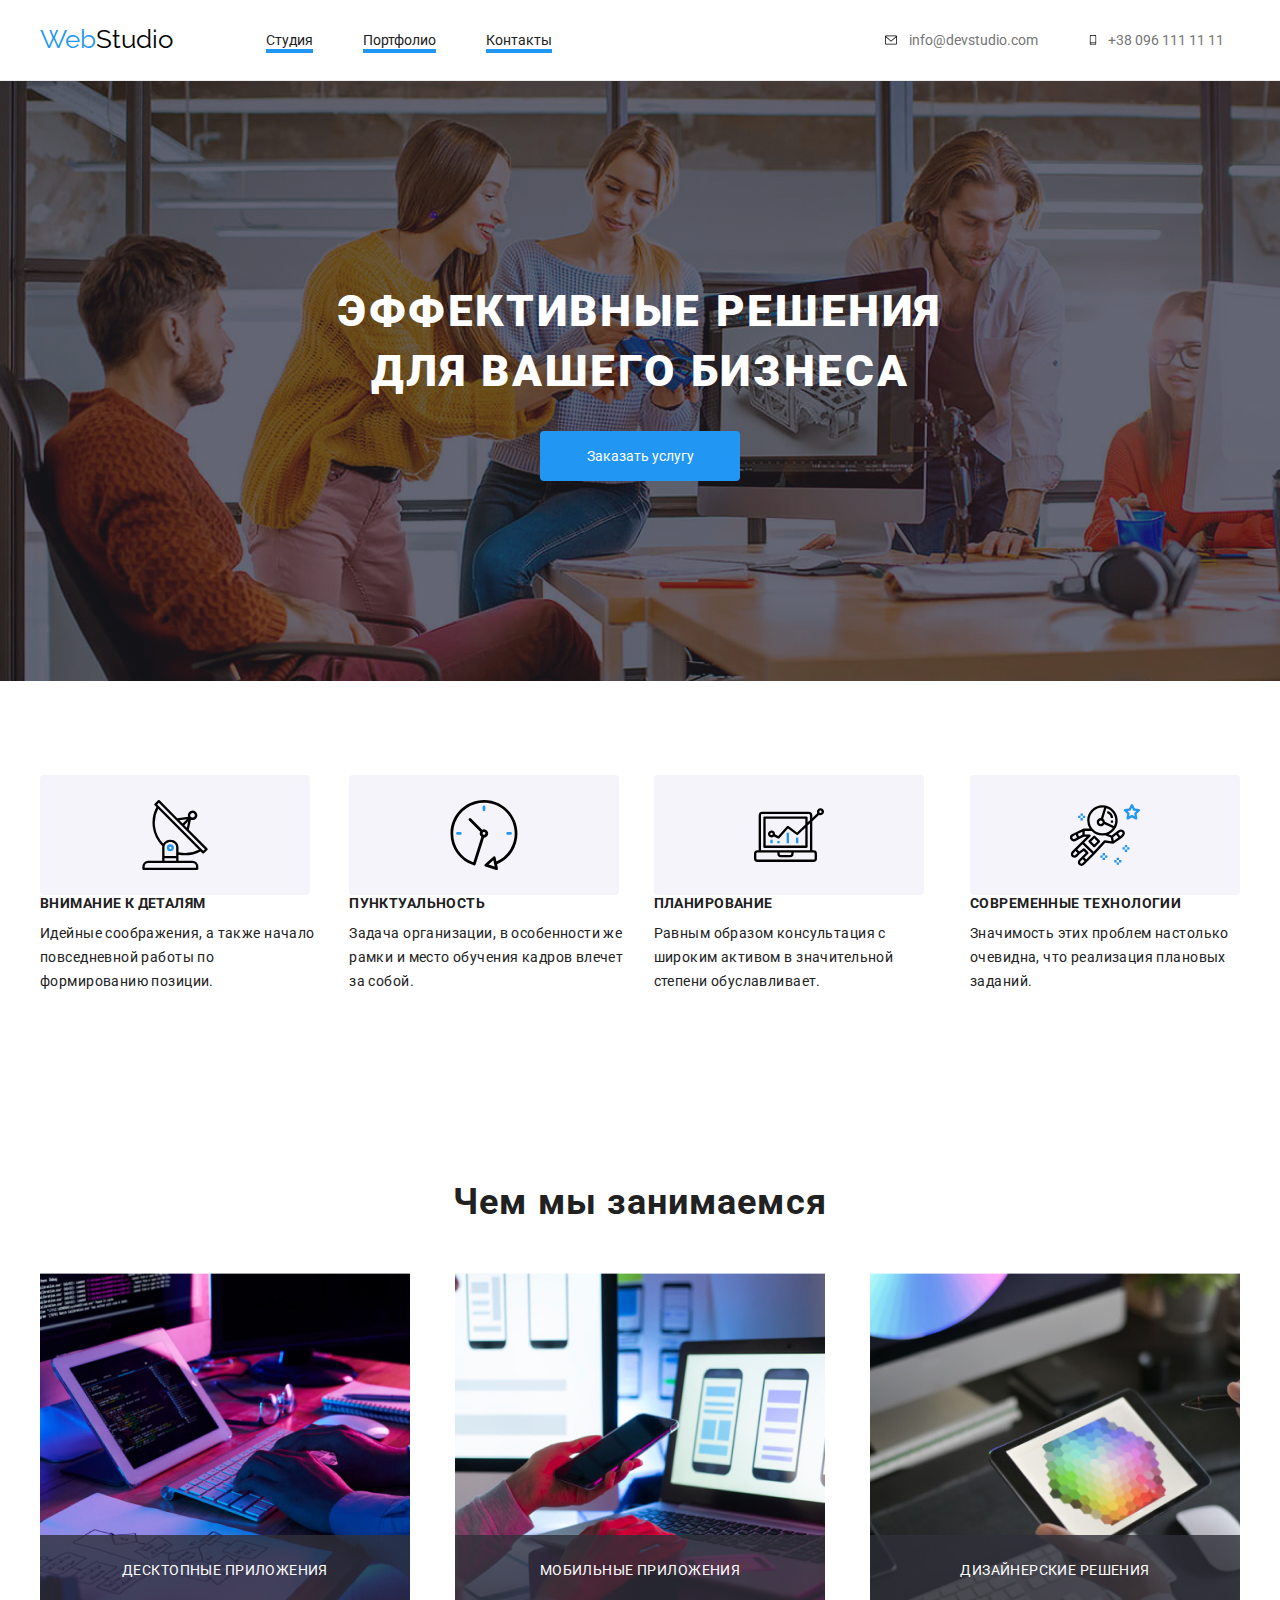
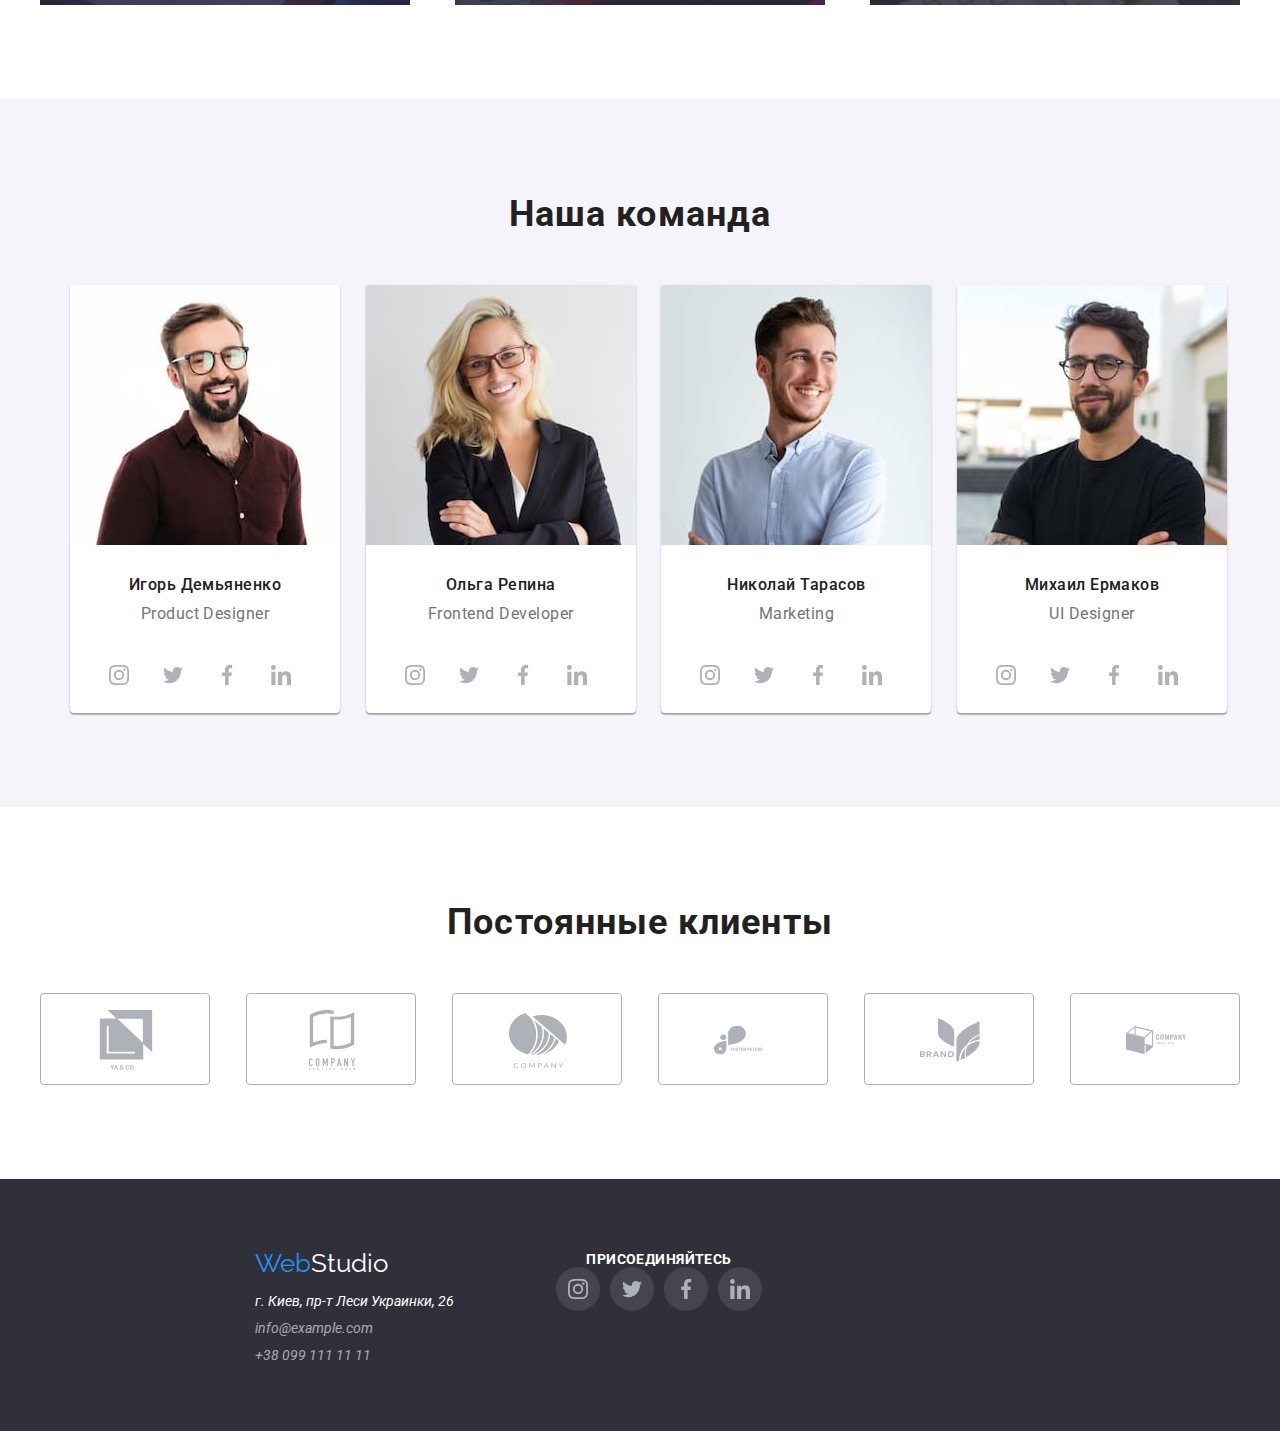
==== commit 01052af7: "add after" ====
--- a/index.html
+++ b/index.html
@@ -64,11 +64,11 @@
         <header class="header">
             <div class="container">
                 <nav class="menu">
-                    <a href="index.html" class="logo" lang="en"> <span>Web</span>Studio</a>
+                    <a class="logo" href="index.html" lang="en"> <span>Web</span>Studio</a>
                     <ul class="nav-list">
                         <li class="nav-list-item"><a href="index.html">Студия</a></li>
                         <li class="nav-list-item"><a href="portfolio.html">Портфолио</a></li>
-                        <li class="nav-list-item"><a href="">Контакты</a></li>
+                        <li class="nav-list-item"><a href="#">Контакты</a></li>
                     </ul>
                     <ul class="link">
                         <li class="nav-link-item"><a href="mailto:info@devstudio.com"><svg class="mail-icon">
--- a/css/style.css
+++ b/css/style.css
@@ -11,8 +11,12 @@
   --border-color: #eee;
   --icon-color: #afb1b8;
 }
-*::before,
-*::after {
+* {
+  margin: 0;
+  padding: 0;
+}
+::before,
+::after {
   box-sizing: border-box;
   margin: 0;
   padding: 0;
@@ -65,7 +69,17 @@
   color: var(--black);
   margin-right: 93px;
 }
-
+.nav-list-item::after {
+  content: '';
+  position: absolute;
+  width: 100%;
+  height: 4px;
+  left:0px;
+  bottom: 0px;
+  background: #2196F3;
+  border-radius: 2%;
+  margin-top: 28px;
+}  
 .logo span {
   color: var(--color-blue);
 }
@@ -76,44 +90,61 @@
   margin-right: 331px;
 }
 .link {
+  position: relative;
   display: flex;
   padding: 0px;
   color: var(--text-color);
 }
+.nav-list-item a {
+  transition-property: color;
+  transition-duration: 250ms;
+  transition-timing-function: cubic-bezier(0.4, 0, 0.2, 1);
+}
+.nav-list-item {
+  position: relative;
+}
+.nav-link-item a {
+  display: flex;
+  align-items: center;
+  transition-property: color;
+  transition-duration: 250ms;
+  transition-timing-function: cubic-bezier(0.4, 0, 0.2, 1);
+}
+
 .nav-list-item:hover,
 .nav-list-item:focus,
 .nav-list-item:active,
-.link :hover,
-.link :focus,
-.link :active {
+.nav-link-item:hover,
+.nav-link-item:focus,
+.nav-link-item:active {
   color: var(--color-blue);
-  transition-duration: var(--color-blue), cubic-bezier(0.4, 0, 0.2, 1), 250ms;
 }
 
 .nav-link-item:not(:last-child),
 .nav-list-item:not(:last-child) {
   margin-right: 50px;
 }
-.nav-link-item a {
-  display: flex;
-  align-items: center;
-}
+
 .mail-icon {
   display: inline-block;
   width: 16px;
   height: 12px;
   margin-right: 10px;
-  transition-duration: var(--color-blue) 250ms;
+  transition-property: color;
+  transition-duration: 250ms;
+  transition-timing-function: cubic-bezier(0.4, 0, 0.2, 1);
 }
 .phone-icon {
   width: 10px;
   height: 16px;
   margin-right: 10px;
+  transition-property: color;
+  transition-duration: 250ms;
+  transition-timing-function: cubic-bezier(0.4, 0, 0.2, 1);
 }
 .mail-icon:hover,
 .phone-icon:hover {
   fill: var(--color-blue);
-  transition-duration: var(--color-blue), cubic-bezier(0.4, 0, 0.2, 1), 250ms;
 }
 /* HEADER STYLES */
 /* MAIN STYLE*/
@@ -148,7 +179,9 @@
   color: var(--color-white);
   width: 200px;
   height: 50px;
-  transition-duration: 250ms;
+  transition-property: color;
+  transition-duration: 250ms;
+  transition-timing-function: cubic-bezier(0.4, 0, 0.2, 1);
 }
 .hero-button:hover,
 .hero-button:focus,
@@ -157,7 +190,6 @@
   background: var(--color-blue);
   box-shadow: 0px 4px 4px rgba(0, 0, 0, 0.15);
   border-radius: 4px;
-  transition-duration: var(--color-blue), cubic-bezier(0.4, 0, 0.2, 1), 250ms;
 }
 /* HERO*/
 /*FILTERS-BUTTON*/
@@ -180,6 +212,9 @@
   color: var(--main-text-color);
   margin-right: 8px;
   cursor: pointer;
+  transition-property: color;
+  transition-duration: 250ms;
+  transition-timing-function: cubic-bezier(0.4, 0, 0.2, 1);
 }
 .filter-button:hover,
 .filter-button:focus,
@@ -218,7 +253,6 @@
   letter-spacing: 0.03em;
   text-transform: uppercase;
   background: rgba(47, 48, 58, 0.8); 
-  margin: 0px;
   padding: 27px 0px; 
 }
 
@@ -298,6 +332,7 @@
 .section.team {
   background-color: var(--light-gray);
 }
+/* PRTFOLIO CSRDS */
 .card-portfolio-list {
   display: flex;
   justify-content: space-between;
@@ -309,6 +344,10 @@
 .card-portfolio {
   border: 1px var(--border-color) solid;
   margin-bottom: 30px;
+  transition-property: color;
+  transition-duration: 250ms;
+  transition-timing-function: cubic-bezier(0.4, 0, 0.2, 1);
+  
 }
 .card-portfolio:hover,
 .card-portfolio:focus {
@@ -337,12 +376,14 @@
   width: 20px;
   height: 20px;
   margin: 12px 12px;
+  transition-property: color;
+  transition-duration: 250ms;
+  transition-timing-function: cubic-bezier(0.4, 0, 0.2, 1);
 }
 .icon:hover,
 .icon:focus {
   fill: var(--color-white);
   cursor: pointer;
-  transition-duration: var(--color-blue), cubic-bezier(0.4, 0, 0.2, 1), 250ms;
 }
 .icon-list,
 .footer-icon-list {
@@ -356,17 +397,45 @@
   height: 44px;
   border-radius: 50px;
   background-color: var(--color-white);
+  transition-property: color;
+  transition-duration: 250ms;
+  transition-timing-function: cubic-bezier(0.4, 0, 0.2, 1);
 }
 .icon-list-item:hover,
 .icon-list-item:focus {
   background-color: var(--color-blue);
   cursor: pointer;
-  transition-duration: var(--color-blue), cubic-bezier(0.4, 0, 0.2, 1), 250ms;
+  
 }
 .icon-list-item:not(:last-child),
 .footer-icon-list-item:not(:last-child) {
   margin-right: 10px;
 }
+.wrapper-img {
+  position: relative;
+  overflow: hidden;
+}
+.overlay {
+  position: absolute;
+  top: 0px;
+  left: 0px;
+  width: 100%;
+  height: 100%;
+  background: rgba(33, 150, 243, 0.9);
+  padding: 63px 24px;
+  transform: translateY(100%);
+  transition: transform 250ms cubic-bezier(0.4, 0, 0.2, 1);
+}
+.overlay-text {
+  font-size: 18px;
+  line-height: 28px;
+  letter-spacing: 0.03em;
+  color: var(--color-white);
+}
+.card-portfolio:hover .overlay {
+  transform: translateY(0%);
+}
+/* PRTFOLIO CSRDS */
 /* TEAM */
 .client-section {
   background-color: var(--color-white);
@@ -380,11 +449,11 @@
   width: 106px;
   height: 60px;
   margin: 16px 32px;
+  transition-duration: 250ms;
 }
 .client-icon:hover,
 .client-icon:focus {
   fill: var(--color-blue);
-  transition-duration: var(--color-blue), cubic-bezier(0.4, 0, 0.2, 1), 250ms;
 }
 .client-list-item {
   width: 170px;
@@ -401,10 +470,10 @@
 /* FOOTER*/
 .footer {
   background-color: var(--gray-color);
-  padding: 60px 0px 60px 0px;
 }
 .container.footer {
   display: flex;
+  height: 252px;
 }
 span.logo-white {
   color: var(--color-white);
@@ -415,18 +484,18 @@
   height: 81px;
 }
 .address-box {
-  margin-right: 70px;
+  margin: 60px 70px 100px 215px;
 }
 .social-box {
   width: 206px;
   height: 80px;
+  margin: 72px 0 100px;
 }
 .text-address {
   color: var(--color-white);
 }
 .link-address {
   color: rgba(255, 255, 255, 0.6);
-  padding-left: 0px;
 }
 .footer-title {
   display: flex;
@@ -446,12 +515,14 @@
   height: 44px;
   border-radius: 50px;
   background-color: rgba(255, 255, 255, 0.1);
+  transition-property: color;
+  transition-duration: 250ms;
+  transition-timing-function: cubic-bezier(0.4, 0, 0.2, 1);
 }
 .footer-icon-list-item:hover,
 .footer-icon-list-item:focus {
   background-color: var(--color-blue);
   cursor: pointer;
-  transition-duration: var(--color-blue), cubic-bezier(0.4, 0, 0.2, 1), 250ms;
 }
 .footer-icon-list-item:not(:last-child) {
   margin-right: 10px;
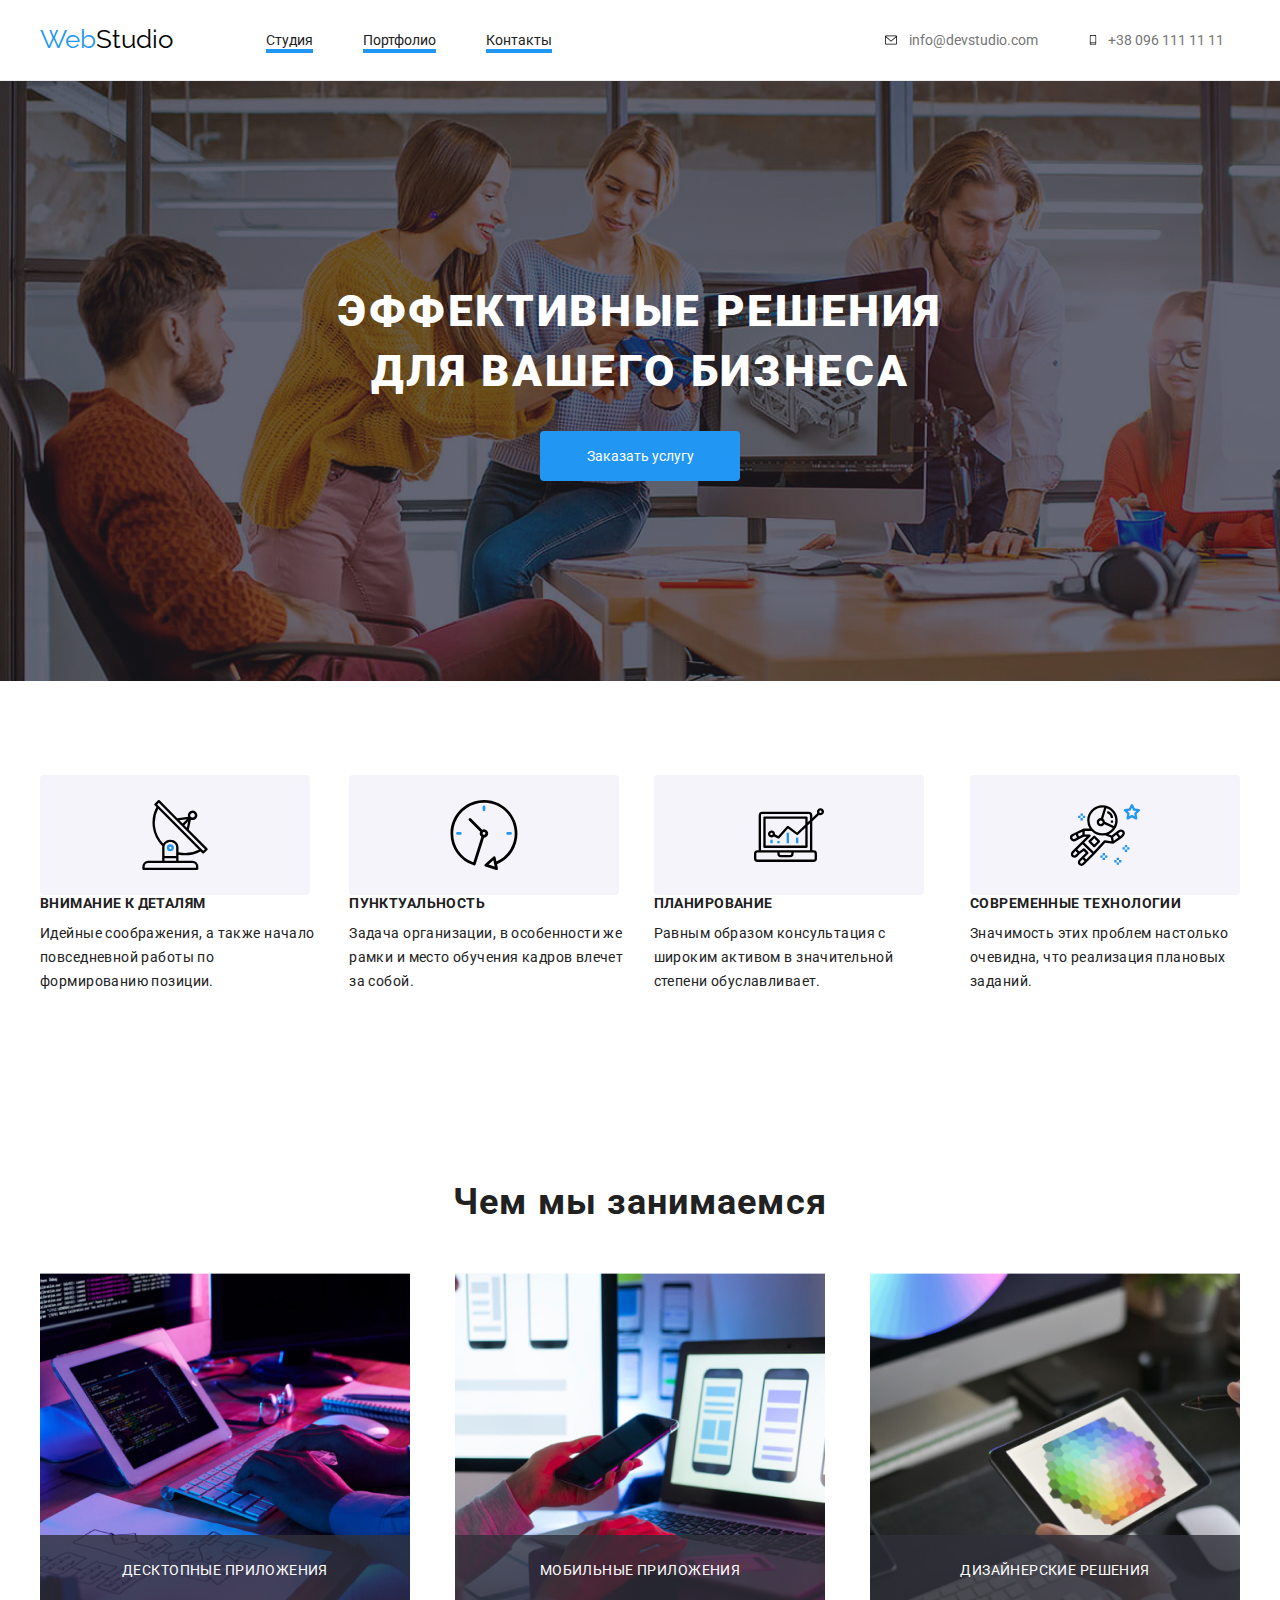
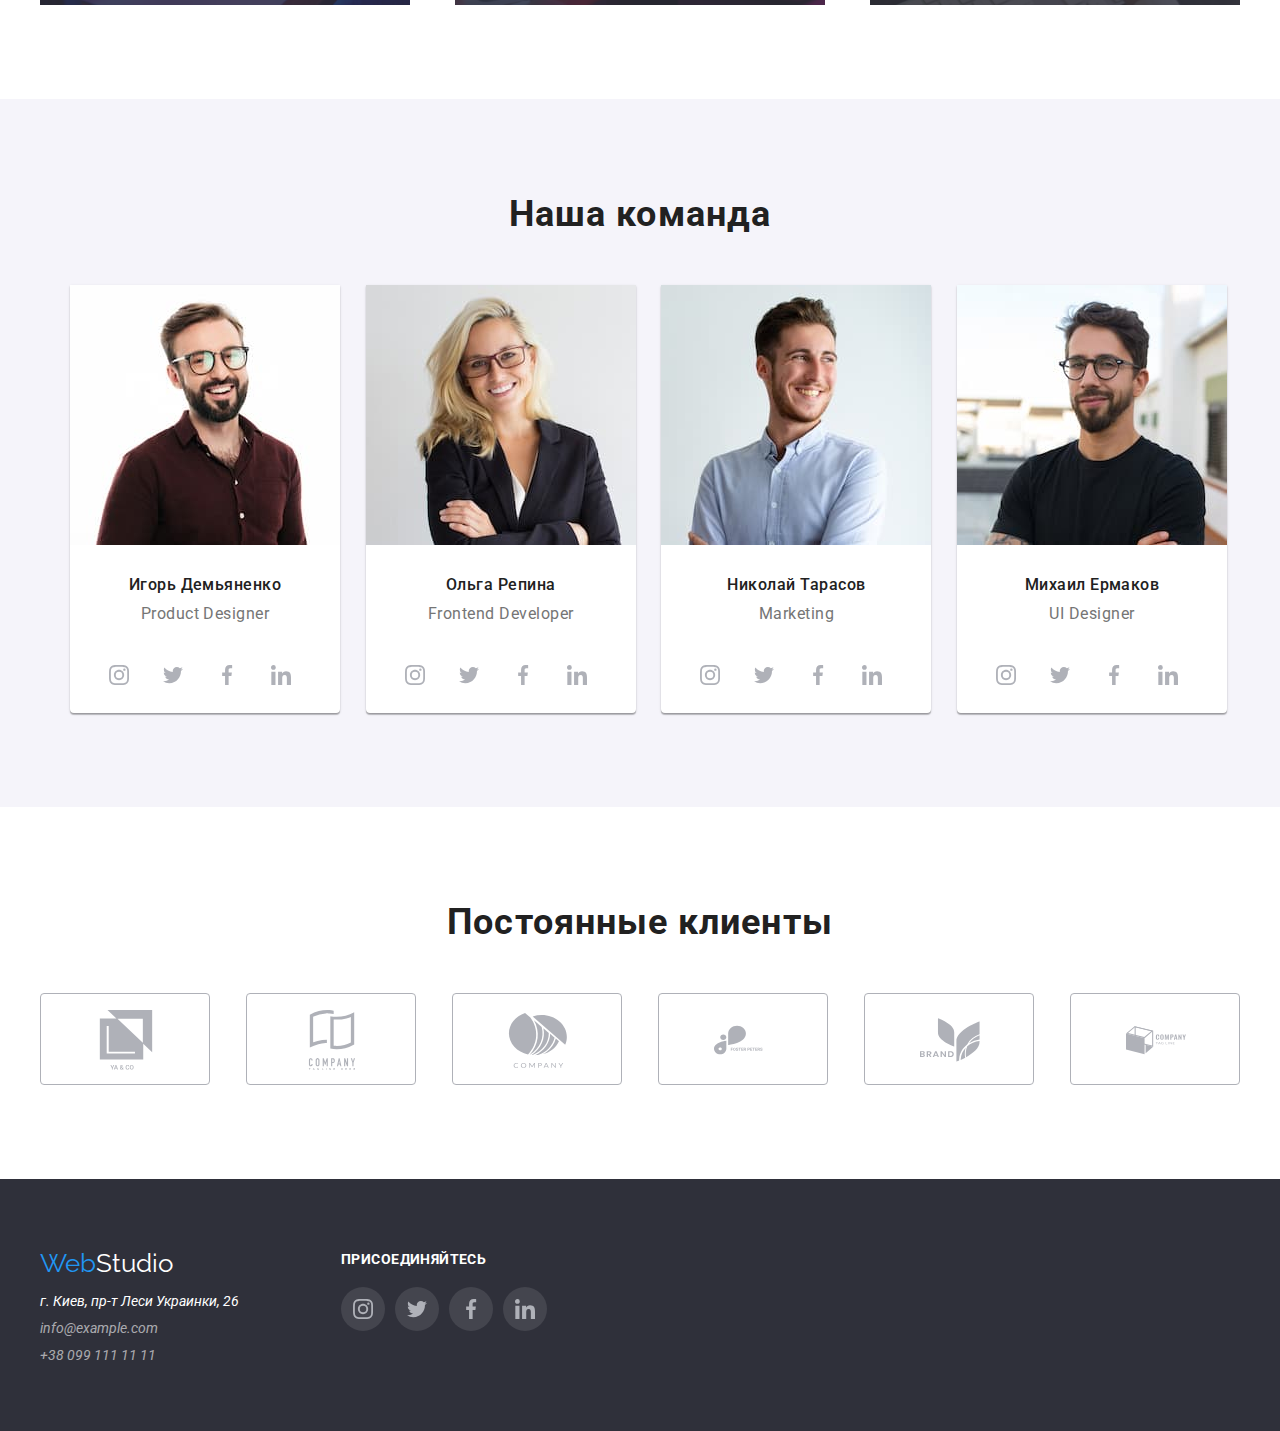
==== commit 349bda5d: "modal" ====
--- a/index.html
+++ b/index.html
@@ -87,7 +87,7 @@
             <section class="section hero">
                 <div class="container hero">
                     <h1 class="title-hero">Эффективные решения для вашего бизнеса</h1>
-                    <button data-modal-open class="hero-button" type="button">Заказать услугу</button>       
+                    <button class="hero-button" type="button" data-modal-open>Заказать услугу</button>       
                 </div>
             </section>
             <section class="section">
@@ -314,5 +314,12 @@
                 </div>
             </div>
         </footer> 
+        <div class="backdprop is-hidden ">
+           <div class="modal">
+               <p></p>
+               <button data-modal-close js-close>&#10006</button>
+           </div> 
+        </div>
+        <script src="./js/modal.js"></script>
     </body>
 </html>--- a/css/style.css
+++ b/css/style.css
@@ -70,16 +70,16 @@
   margin-right: 93px;
 }
 .nav-list-item::after {
-  content: '';
+  content: "";
   position: absolute;
   width: 100%;
   height: 4px;
-  left:0px;
+  left: 0px;
   bottom: 0px;
-  background: #2196F3;
+  background: #2196f3;
   border-radius: 2%;
   margin-top: 28px;
-}  
+}
 .logo span {
   color: var(--color-blue);
 }
@@ -150,7 +150,12 @@
 /* MAIN STYLE*/
 /* HERO*/
 .section.hero {
-  background-image: linear-gradient(to right, rgba(47, 48, 58, 0.4), rgba(47, 48, 58, 0.4)), url(../images/bgheroimg.jpg);
+  background-image: linear-gradient(
+      to right,
+      rgba(47, 48, 58, 0.4),
+      rgba(47, 48, 58, 0.4)
+    ),
+    url(../images/bgheroimg.jpg);
   max-width: 1600px;
 }
 .container.hero {
@@ -221,7 +226,8 @@
 .filter-button:active {
   background-color: var(--color-blue);
   color: var(--color-white);
-  box-shadow: 0px 3px 1px rgba(0, 0, 0, 0.1), 0px 1px 2px rgba(0, 0, 0, 0.08), 0px 2px 2px rgba(0, 0, 0, 0.12);
+  box-shadow: 0px 3px 1px rgba(0, 0, 0, 0.1), 0px 1px 2px rgba(0, 0, 0, 0.08),
+    0px 2px 2px rgba(0, 0, 0, 0.12);
   border-radius: 4px;
 }
 /*FILTERS-BUTTON*/
@@ -236,7 +242,7 @@
 .business:not(:last-child) {
   margin-right: 30px;
 }
-  
+
 .thumb {
   position: relative;
   overflow: hidden;
@@ -252,8 +258,8 @@
   text-align: center;
   letter-spacing: 0.03em;
   text-transform: uppercase;
-  background: rgba(47, 48, 58, 0.8); 
-  padding: 27px 0px; 
+  background: rgba(47, 48, 58, 0.8);
+  padding: 27px 0px;
 }
 
 .specifics-icon-box {
@@ -347,14 +353,14 @@
   transition-property: color;
   transition-duration: 250ms;
   transition-timing-function: cubic-bezier(0.4, 0, 0.2, 1);
-  
 }
 .card-portfolio:hover,
 .card-portfolio:focus {
   background: #ffffff;
   border: 1px solid #eeeeee;
   box-sizing: border-box;
-  box-shadow: 0px 1px 1px rgba(0, 0, 0, 0.12), 0px 4px 4px rgba(0, 0, 0, 0.06), 1px 4px 6px rgba(0, 0, 0, 0.16);
+  box-shadow: 0px 1px 1px rgba(0, 0, 0, 0.12), 0px 4px 4px rgba(0, 0, 0, 0.06),
+    1px 4px 6px rgba(0, 0, 0, 0.16);
   transition-duration: var(--color-blue), cubic-bezier(0.4, 0, 0.2, 1), 250ms;
 }
 .card-portfolio-title {
@@ -405,7 +411,6 @@
 .icon-list-item:focus {
   background-color: var(--color-blue);
   cursor: pointer;
-  
 }
 .icon-list-item:not(:last-child),
 .footer-icon-list-item:not(:last-child) {
@@ -473,7 +478,6 @@
 }
 .container.footer {
   display: flex;
-  height: 252px;
 }
 span.logo-white {
   color: var(--color-white);
@@ -484,7 +488,7 @@
   height: 81px;
 }
 .address-box {
-  margin: 60px 70px 100px 215px;
+  margin: 60px 70px 0px 0px;
 }
 .social-box {
   width: 206px;
@@ -498,8 +502,6 @@
   color: rgba(255, 255, 255, 0.6);
 }
 .footer-title {
-  display: flex;
-  justify-content: center;
   font-family: var(--main-font);
   font-weight: bold;
   font-size: 14px;
@@ -507,6 +509,7 @@
   letter-spacing: 0.03em;
   text-transform: uppercase;
   color: var(--color-white);
+  margin-bottom: 20px;
 }
 .footer-icon-list-item {
   display: flex;
@@ -528,4 +531,37 @@
   margin-right: 10px;
 }
 /* FOOTER* /
-
+/* MODAL WINDOW */
+.backdprop {
+  position: fixed;
+  left: 0px;
+  top: 0px;
+  z-index: 1;
+  width: 100vw;
+  height: 100vh;
+  background: rgba(0, 0, 0, 0, 2);
+  display: flex;
+  align-items: center;
+  justify-content: center;
+  opacity: 0;
+  pointer-events: none;
+  transition: opacity 250ms cubic-bezier(0.4, 0, 0.2, 1);
+}
+.data-modal-open {
+  opacity: 1;
+  pointer-events: all;
+}
+.modal {
+  width: 90%;
+  height: 90%;
+  max-width: 528px;
+  max-height: 581px;
+  background: #ffffff;
+  box-shadow: 0px 1px 3px rgba(0, 0, 0, 0.12), 0px 1px 1px rgba(0, 0, 0, 0.14),
+    0px 2px 1px rgba(0, 0, 0, 0.2);
+  border-radius: 4px;
+}
+.data-modal-close {
+  display: fixed;
+}
+/* MODAL WINDOW */
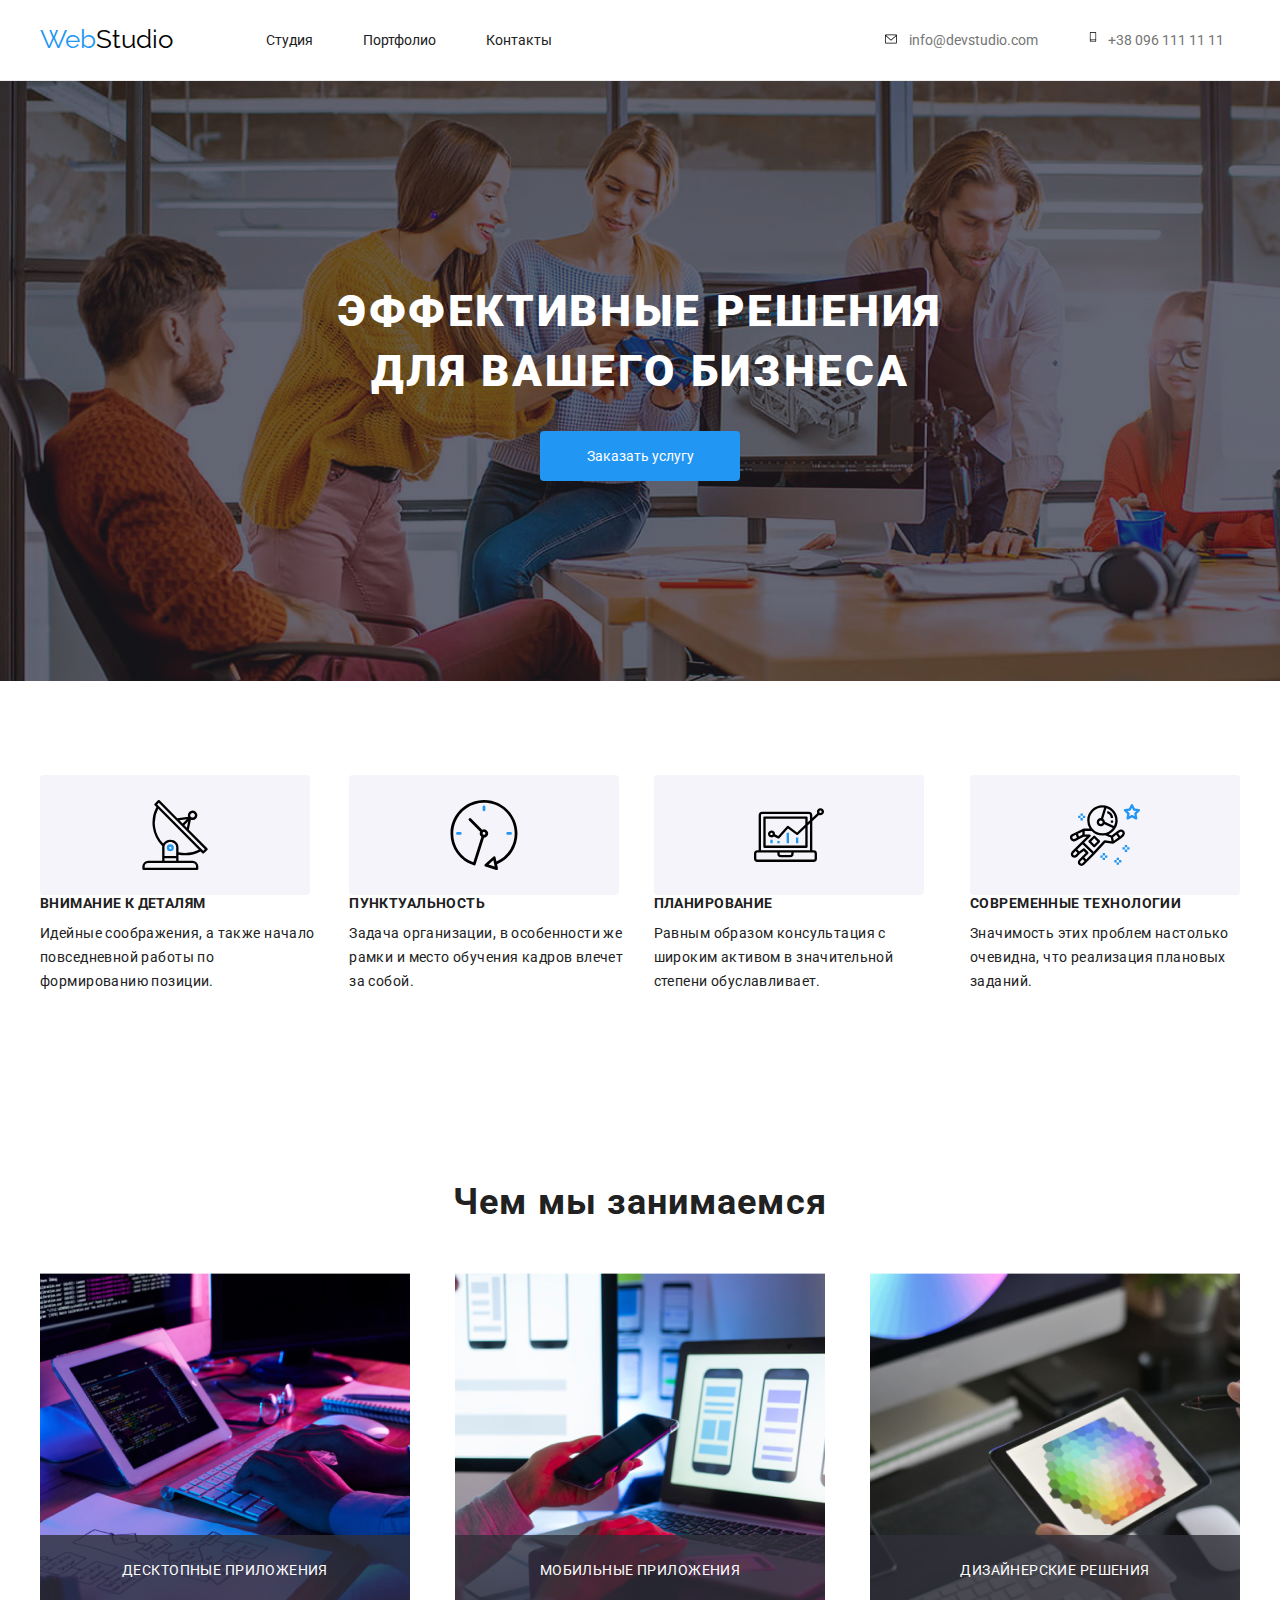
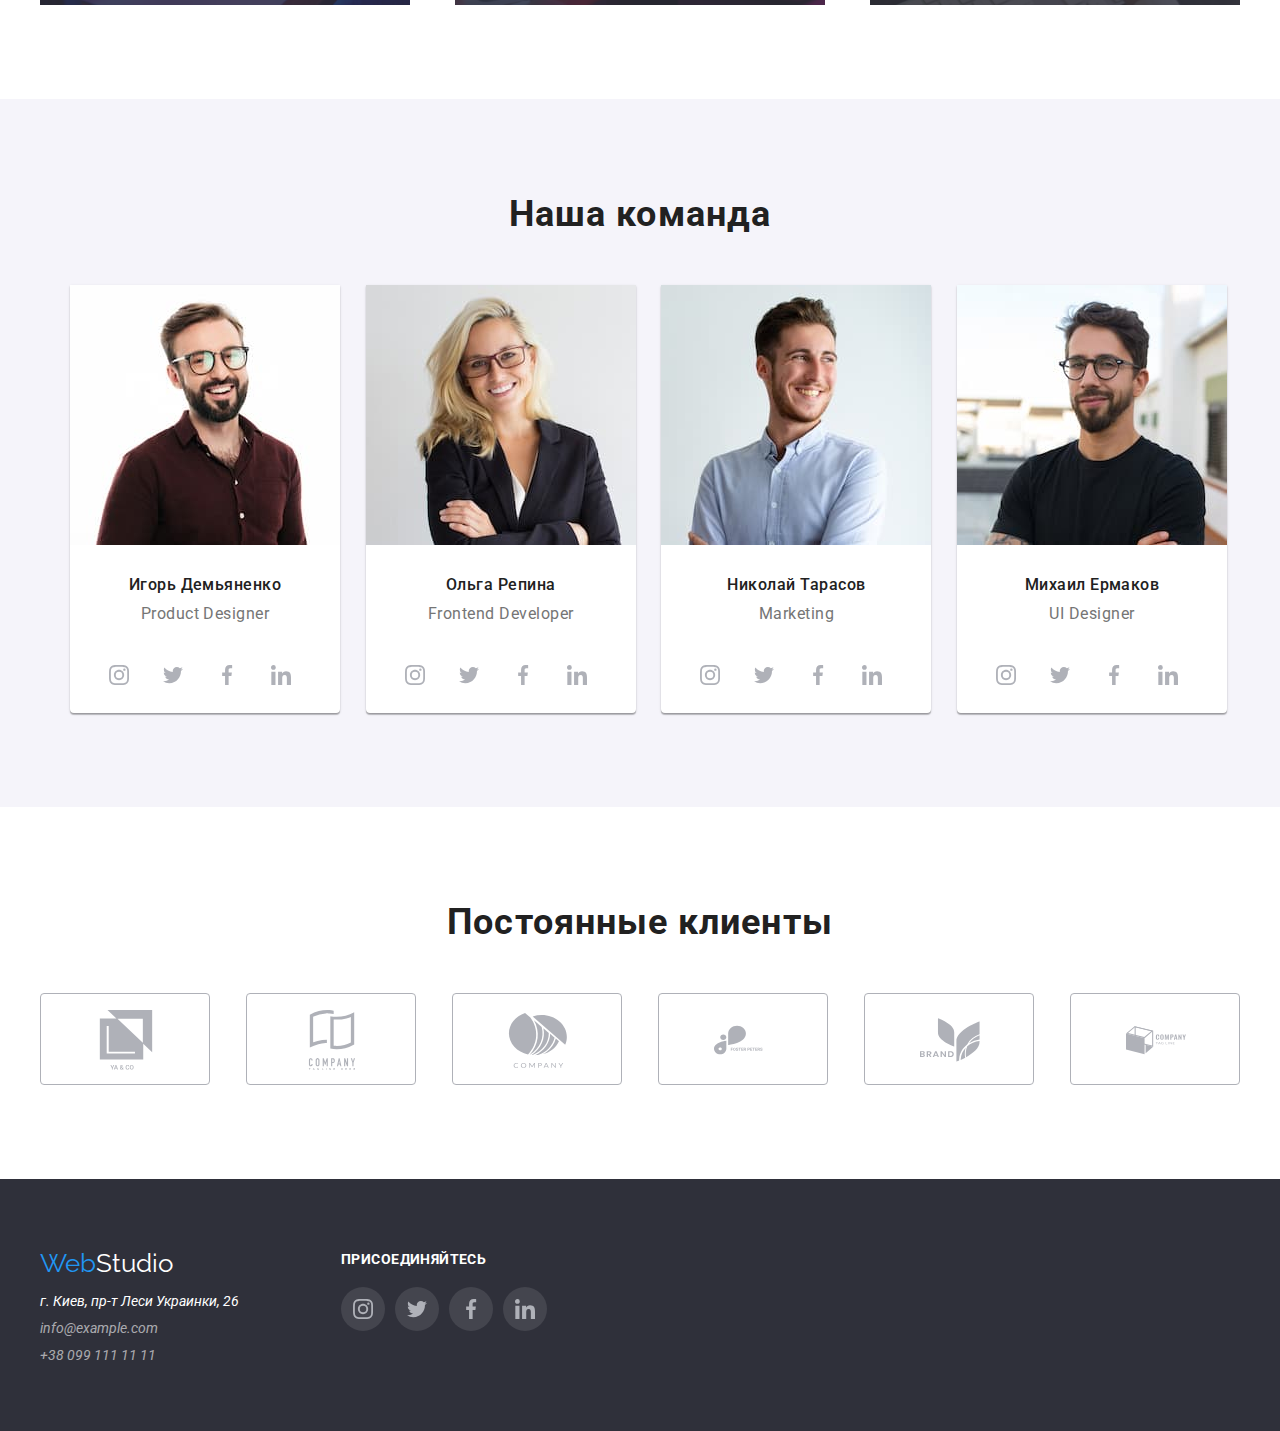
==== commit 9ae9a27c: "HW-05" ====
--- a/index.html
+++ b/index.html
@@ -86,8 +86,8 @@
         <main>
             <section class="section hero">
                 <div class="container hero">
-                    <h1 class="title-hero">Эффективные решения для вашего бизнеса</h1>
-                    <button class="hero-button" type="button" data-modal-open>Заказать услугу</button>       
+                    <h1 class="title-hero">Эффективные решения для вашего бизнеса</h1>       
+                    <button data-modal-open class="hero-button" type="button">Заказать услугу</button>       
                 </div>
             </section>
             <section class="section">
@@ -278,7 +278,7 @@
                     </ul>
                 </div>
             </section>     
-        </main> 
+        </main>  
         <footer class="footer">
             <div class="container footer">
                 <div class="address-box">
@@ -314,10 +314,10 @@
                 </div>
             </div>
         </footer> 
-        <div class="backdprop is-hidden ">
+        <div class="backdprop is-hidden" data-modal>
            <div class="modal">
-               <p></p>
-               <button data-modal-close js-close>&#10006</button>
+               <P></P>
+                <button class="btn-close" data-modal-close>&#10006;</button>
            </div> 
         </div>
         <script src="./js/modal.js"></script>
--- a/css/style.css
+++ b/css/style.css
@@ -10,6 +10,7 @@
   --black: #000;
   --border-color: #eee;
   --icon-color: #afb1b8;
+  --timing-function: cubic-bezier(0.4, 0, 0.2, 1);
 }
 * {
   margin: 0;
@@ -78,7 +79,11 @@
   bottom: 0px;
   background: #2196f3;
   border-radius: 2%;
-  margin-top: 28px;
+  opacity: 0;
+  transition: color opacity 250ms var(--timing-function);
+}
+.nav-list-item:hover::after {
+  opacity: 1;
 }
 .logo span {
   color: var(--color-blue);
@@ -95,22 +100,9 @@
   padding: 0px;
   color: var(--text-color);
 }
-.nav-list-item a {
-  transition-property: color;
-  transition-duration: 250ms;
-  transition-timing-function: cubic-bezier(0.4, 0, 0.2, 1);
-}
 .nav-list-item {
   position: relative;
 }
-.nav-link-item a {
-  display: flex;
-  align-items: center;
-  transition-property: color;
-  transition-duration: 250ms;
-  transition-timing-function: cubic-bezier(0.4, 0, 0.2, 1);
-}
-
 .nav-list-item:hover,
 .nav-list-item:focus,
 .nav-list-item:active,
@@ -130,20 +122,18 @@
   width: 16px;
   height: 12px;
   margin-right: 10px;
-  transition-property: color;
-  transition-duration: 250ms;
-  transition-timing-function: cubic-bezier(0.4, 0, 0.2, 1);
+  transition: color 250ms var(--timing-function);
 }
 .phone-icon {
   width: 10px;
   height: 16px;
   margin-right: 10px;
-  transition-property: color;
-  transition-duration: 250ms;
-  transition-timing-function: cubic-bezier(0.4, 0, 0.2, 1);
+  transition: color 250ms var(--timing-function);
 }
 .mail-icon:hover,
-.phone-icon:hover {
+.phone-icon:hover,
+.mail-icon:focus,
+.phone-icon:focus {
   fill: var(--color-blue);
 }
 /* HEADER STYLES */
@@ -184,9 +174,7 @@
   color: var(--color-white);
   width: 200px;
   height: 50px;
-  transition-property: color;
-  transition-duration: 250ms;
-  transition-timing-function: cubic-bezier(0.4, 0, 0.2, 1);
+  transition: color 250ms var(--timing-function);
 }
 .hero-button:hover,
 .hero-button:focus,
@@ -217,9 +205,7 @@
   color: var(--main-text-color);
   margin-right: 8px;
   cursor: pointer;
-  transition-property: color;
-  transition-duration: 250ms;
-  transition-timing-function: cubic-bezier(0.4, 0, 0.2, 1);
+  transition: color 250ms var(--timing-function);
 }
 .filter-button:hover,
 .filter-button:focus,
@@ -350,9 +336,7 @@
 .card-portfolio {
   border: 1px var(--border-color) solid;
   margin-bottom: 30px;
-  transition-property: color;
-  transition-duration: 250ms;
-  transition-timing-function: cubic-bezier(0.4, 0, 0.2, 1);
+  transition: color 250ms var(--timing-function);
 }
 .card-portfolio:hover,
 .card-portfolio:focus {
@@ -361,7 +345,7 @@
   box-sizing: border-box;
   box-shadow: 0px 1px 1px rgba(0, 0, 0, 0.12), 0px 4px 4px rgba(0, 0, 0, 0.06),
     1px 4px 6px rgba(0, 0, 0, 0.16);
-  transition-duration: var(--color-blue), cubic-bezier(0.4, 0, 0.2, 1), 250ms;
+  transition: color 250ms var(--timing-function);
 }
 .card-portfolio-title {
   font-family: Roboto;
@@ -382,9 +366,7 @@
   width: 20px;
   height: 20px;
   margin: 12px 12px;
-  transition-property: color;
-  transition-duration: 250ms;
-  transition-timing-function: cubic-bezier(0.4, 0, 0.2, 1);
+  transition: color 250ms var(--timing-function);
 }
 .icon:hover,
 .icon:focus {
@@ -403,9 +385,7 @@
   height: 44px;
   border-radius: 50px;
   background-color: var(--color-white);
-  transition-property: color;
-  transition-duration: 250ms;
-  transition-timing-function: cubic-bezier(0.4, 0, 0.2, 1);
+  transition: color 250ms var(--timing-function);
 }
 .icon-list-item:hover,
 .icon-list-item:focus {
@@ -429,7 +409,7 @@
   background: rgba(33, 150, 243, 0.9);
   padding: 63px 24px;
   transform: translateY(100%);
-  transition: transform 250ms cubic-bezier(0.4, 0, 0.2, 1);
+  transition: color transform 250ms cubic-bezier(0.4, 0, 0.2, 1);
 }
 .overlay-text {
   font-size: 18px;
@@ -454,7 +434,7 @@
   width: 106px;
   height: 60px;
   margin: 16px 32px;
-  transition-duration: 250ms;
+  transition: color 250ms var(--timing-function);
 }
 .client-icon:hover,
 .client-icon:focus {
@@ -518,9 +498,7 @@
   height: 44px;
   border-radius: 50px;
   background-color: rgba(255, 255, 255, 0.1);
-  transition-property: color;
-  transition-duration: 250ms;
-  transition-timing-function: cubic-bezier(0.4, 0, 0.2, 1);
+  transition: color 250ms var(--timing-function);
 }
 .footer-icon-list-item:hover,
 .footer-icon-list-item:focus {
@@ -536,32 +514,39 @@
   position: fixed;
   left: 0px;
   top: 0px;
-  z-index: 1;
-  width: 100vw;
-  height: 100vh;
-  background: rgba(0, 0, 0, 0, 2);
-  display: flex;
-  align-items: center;
-  justify-content: center;
+  width: 100%;
+  height: 100%;
+  background: rgba(255, 255, 0, 0.05);
+  opacity: 1;
+  transition: color opacity 250ms var(--timing-function);
+}
+.backdprop.is-hidden {
   opacity: 0;
   pointer-events: none;
-  transition: opacity 250ms cubic-bezier(0.4, 0, 0.2, 1);
-}
-.data-modal-open {
-  opacity: 1;
-  pointer-events: all;
 }
 .modal {
-  width: 90%;
-  height: 90%;
-  max-width: 528px;
-  max-height: 581px;
-  background: #ffffff;
+  position: absolute;
+  position: relative;
+  top: 50%;
+  left: 50%;
+  transform: translate(-50%, -50%);
+  width: 528px;
+  height: 581px;
+  background: var(--color-white);
   box-shadow: 0px 1px 3px rgba(0, 0, 0, 0.12), 0px 1px 1px rgba(0, 0, 0, 0.14),
     0px 2px 1px rgba(0, 0, 0, 0.2);
   border-radius: 4px;
 }
-.data-modal-close {
-  display: fixed;
-}
+.btn-close {
+  position: absolute;
+  top: 8px;
+  right: 8px;
+  width: 30px;
+  height: 30px;
+  background: var(--color-white);
+  border: 1px solid rgba(0, 0, 0, 0.1);
+  box-sizing: border-box;
+  border-radius: 50px;
+}
+
 /* MODAL WINDOW */
